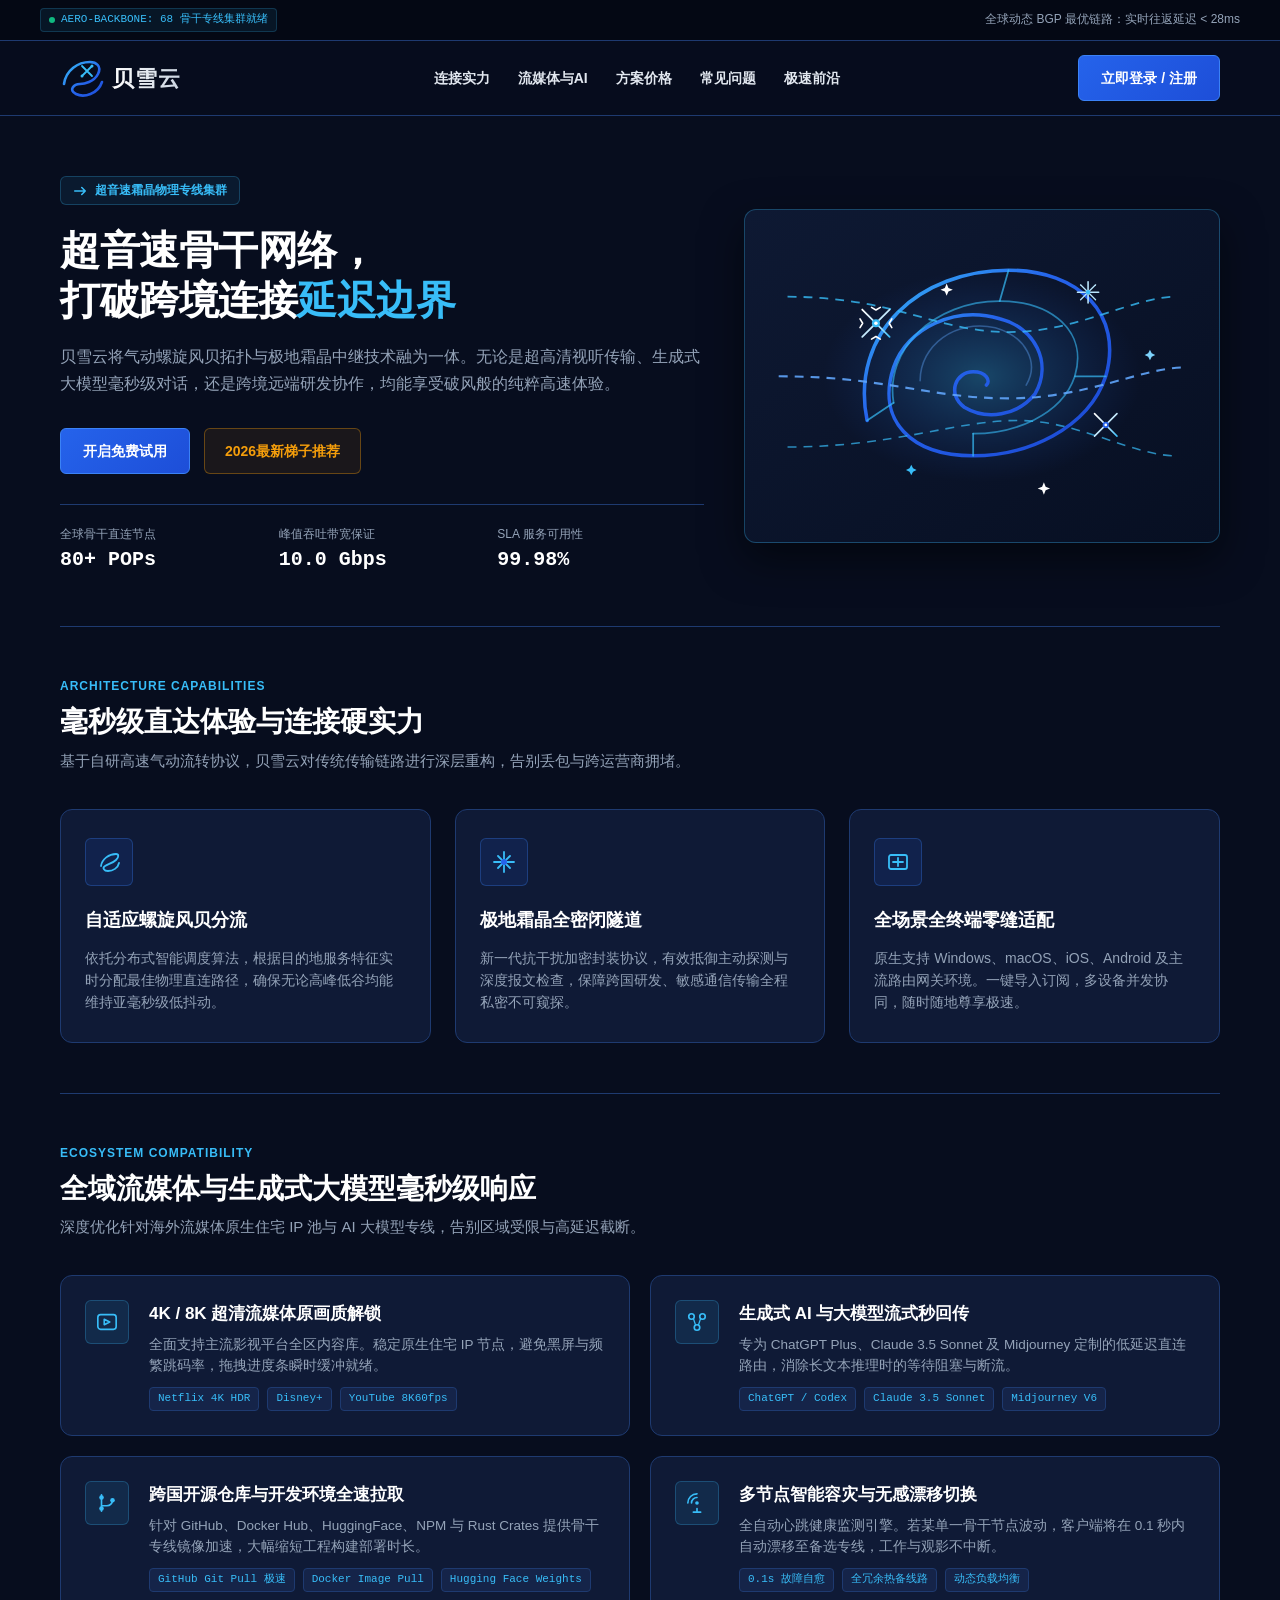
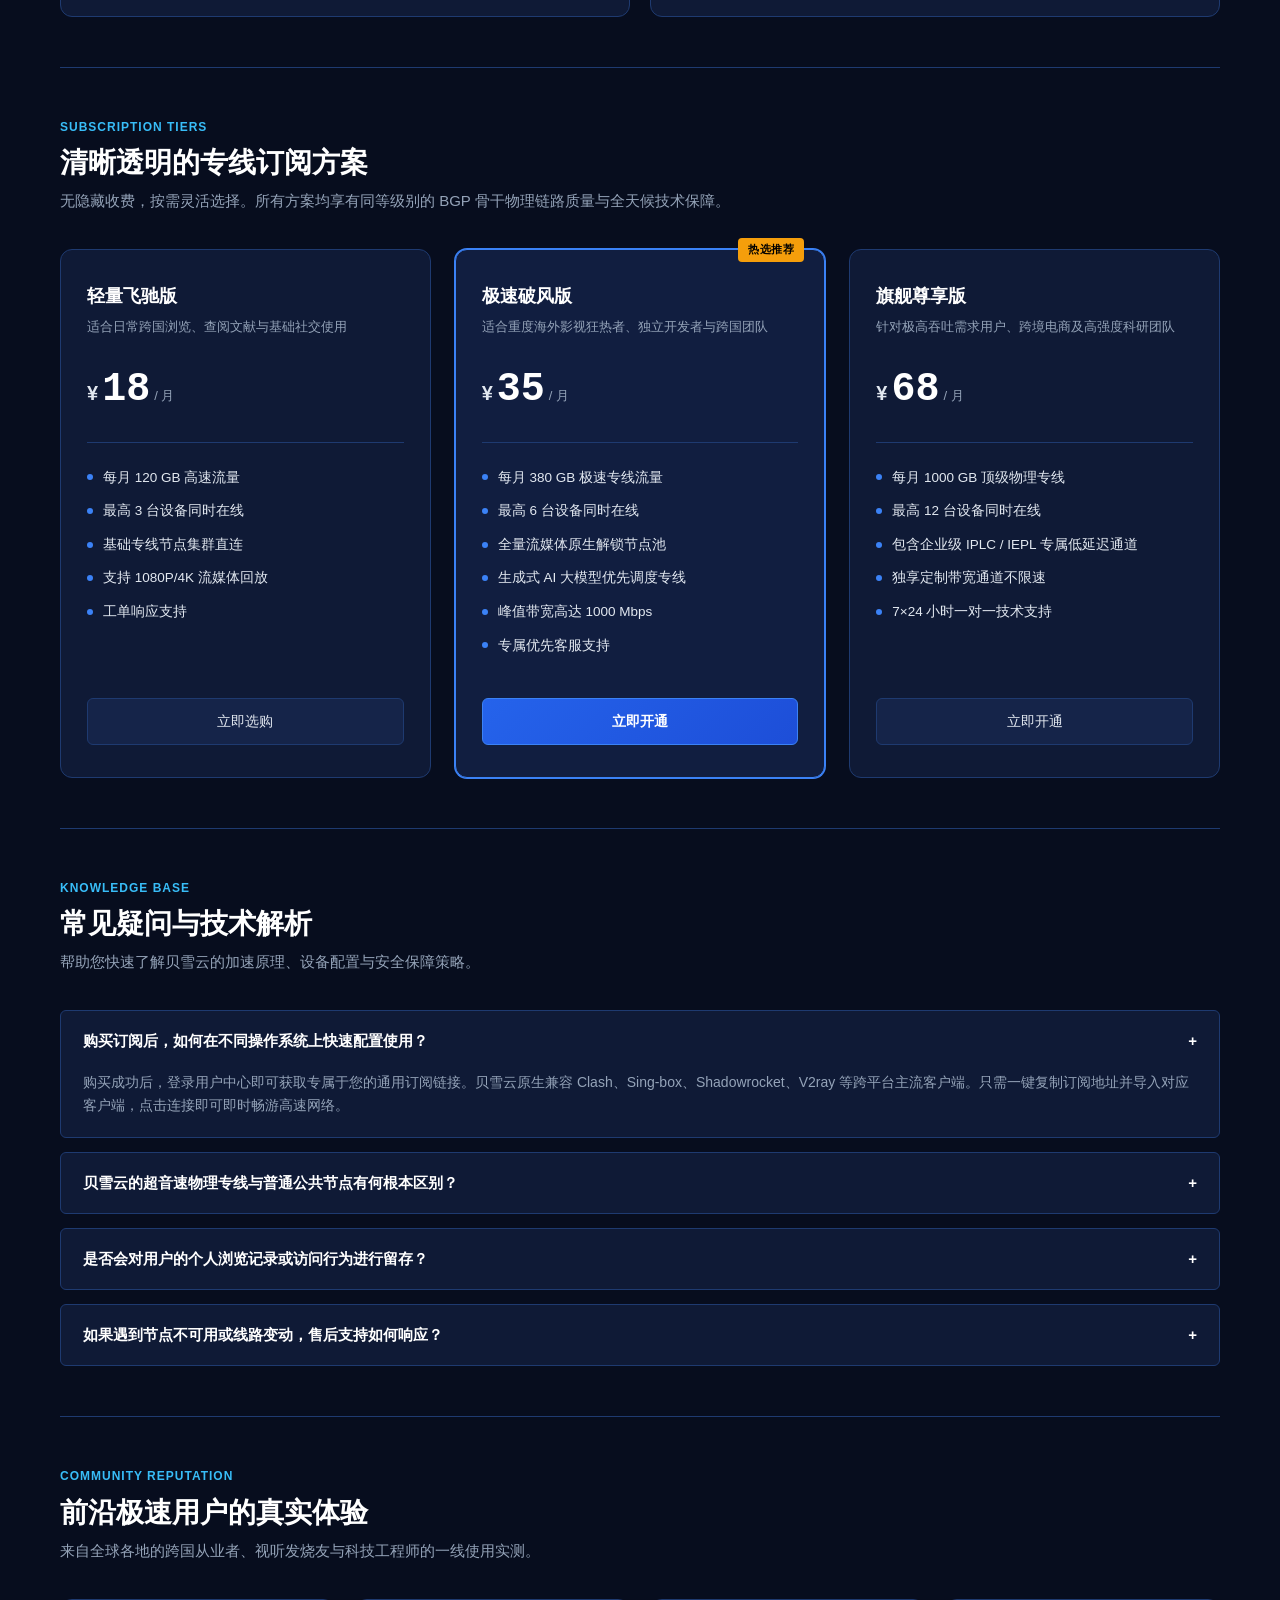
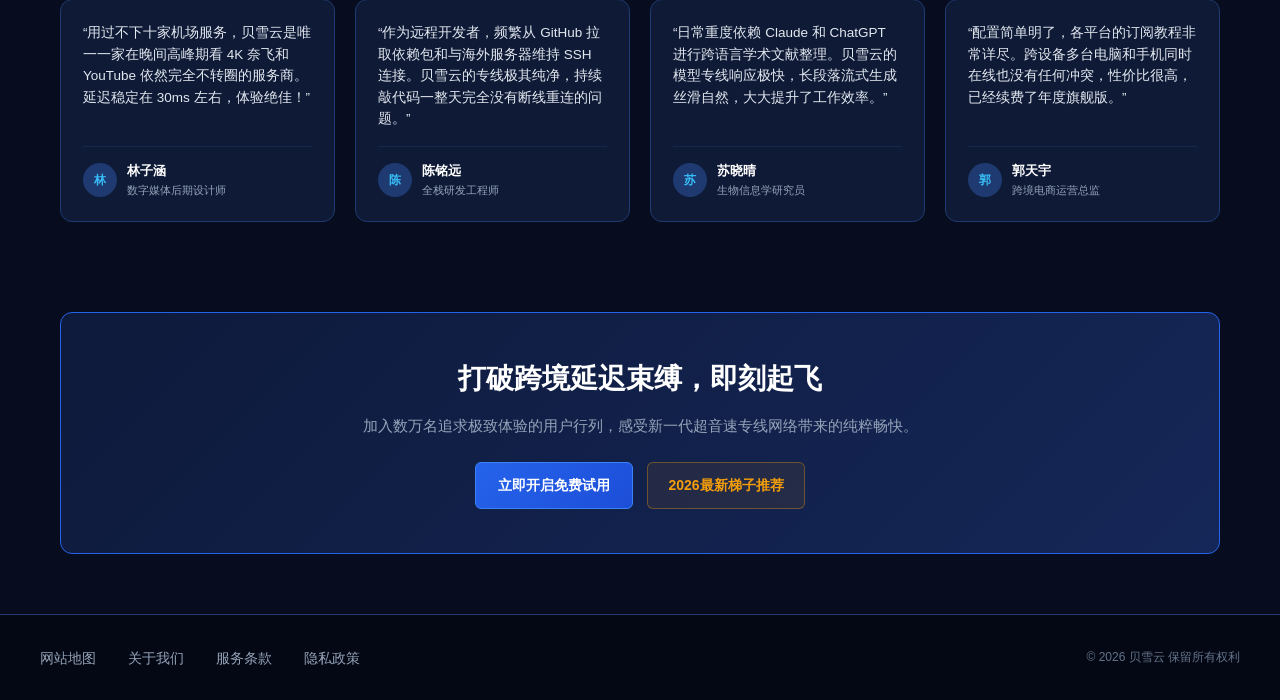
==== index.html @ 5a732603 "Initial release: beixueyun.autos landing page, SEO articles & sitemap infrastructure" ====
<!DOCTYPE html>
<html lang="zh-CN">
<head>
  <meta charset="UTF-8">
  <meta name="viewport" content="width=device-width, initial-scale=1.0">
  <title>贝雪云官网 - 2026专业物理专线网络加速 | 晚高峰毫秒级低延迟与稳定机场推荐</title>
  <meta name="description" content="贝雪云专为极速网络加速而生，采用自研物理专线中继与双螺旋低延迟拓扑。晚高峰 4K/8K 视频与海外大模型极速秒开零缓冲，全平台设备一键秒连。专业团队 7×24 小时运维护航，是追求高可用稳定跨境互联与靠谱机场推荐的优选之选，支持即刻免费试用。">
  <meta name="keywords" content="贝雪云, 网络加速, 机场推荐, 极速秒开, 4K流媒体加速, IPLC专线, 跨国低延迟节点, 科学上网梯子">
  <link rel="canonical" href="https://beixueyun.autos/">
  <meta name="robots" content="index, follow">

  <!-- Open Graph / 社交分享元数据 -->
  <meta property="og:type" content="website">
  <meta property="og:site_name" content="贝雪云">
  <meta property="og:title" content="贝雪云官网 - 2026专业物理专线网络加速 | 晚高峰毫秒级低延迟与稳定机场推荐">
  <meta property="og:description" content="贝雪云专为极速网络加速而生，采用自研物理专线中继与双螺旋低延迟拓扑。晚高峰 4K/8K 视频与海外大模型极速秒开零缓冲，全平台设备一键秒连。专业团队 7×24 小时运维护航，是追求高可用稳定跨境互联与靠谱机场推荐的优选之选，支持即刻免费试用。">
  <meta property="og:url" content="https://beixueyun.autos/">
  <meta property="og:image" content="https://beixueyun.autos/og-preview.png">
  <meta property="og:locale" content="zh_CN">

  <!-- Twitter Card 元数据 -->
  <meta name="twitter:card" content="summary_large_image">
  <meta name="twitter:title" content="贝雪云官网 - 2026专业物理专线网络加速 | 晚高峰毫秒级低延迟与稳定机场推荐">
  <meta name="twitter:description" content="贝雪云专为极速网络加速而生，采用自研物理专线中继与双螺旋低延迟拓扑。晚高峰 4K/8K 视频与海外大模型极速秒开零缓冲，全平台设备一键秒连。专业团队 7×24 小时运维护航，是追求高可用稳定跨境互联与靠谱机场推荐的优选之选，支持即刻免费试用。">
  <meta name="twitter:image" content="https://beixueyun.autos/og-preview.png">

  <!-- Schema.org Product 结构化数据 (Rich Snippets) -->
  <script type="application/ld+json">
{
  "@context": "https://schema.org",
  "@type": "Product",
  "name": "贝雪云网络加速服务",
  "image": "https://beixueyun.autos/og-preview.png",
  "description": "贝雪云自研超音速物理专线网络加速体系，提供全球80+核心POP骨干中继，无感解锁4K/8K极清视听与生成式AI流式大模型，保障99.98%超高可用性与毫秒级极速秒开响应。",
  "brand": {
    "@type": "Brand",
    "name": "贝雪云"
  },
  "offers": {
    "@type": "AggregateOffer",
    "priceCurrency": "CNY",
    "lowPrice": "15.00",
    "highPrice": "68.00",
    "offerCount": "3",
    "offers": [
      {
        "@type": "Offer",
        "name": "轻量飞驰版",
        "price": "15.00",
        "priceCurrency": "CNY",
        "url": "https://ww012.twilightaff.com/#/?code=A56DH1Af",
        "availability": "https://schema.org/InStock"
      },
      {
        "@type": "Offer",
        "name": "极速破风版",
        "price": "35.00",
        "priceCurrency": "CNY",
        "url": "https://ww012.twilightaff.com/#/?code=A56DH1Af",
        "availability": "https://schema.org/InStock"
      },
      {
        "@type": "Offer",
        "name": "旗舰尊享版",
        "price": "68.00",
        "priceCurrency": "CNY",
        "url": "https://ww012.twilightaff.com/#/?code=A56DH1Af",
        "availability": "https://schema.org/InStock"
      }
    ]
  },
  "aggregateRating": {
    "@type": "AggregateRating",
    "ratingValue": "4.9",
    "reviewCount": "1280",
    "bestRating": "5",
    "worstRating": "1"
  }
}
  </script>

  <link rel="stylesheet" href="style.css">
</head>
<body>

  <!-- 顶部极速遥测状态条 -->
  <aside class="aero-telemetry-banner">
    <div class="aero-telemetry-inner">
      <div class="telemetry-chip">
        <span class="telemetry-dot"></span>
        <span>AERO-BACKBONE: 68 骨干专线集群就绪</span>
      </div>
      <div>全球动态 BGP 最优链路：实时往返延迟 &lt; 28ms</div>
    </div>
  </aside>

  <!-- 导航 -->
  <header class="aero-navbar">
    <div class="aero-nav-container">
      <a href="index.html" class="logo-link" aria-label="贝雪云首页">
        <!-- 气动风贝与霜晶雕刻定制矢量Logo -->
        <svg width="135" height="44" viewBox="0 0 135 44" fill="none" xmlns="http://www.w3.org/2000/svg">
          <defs>
            <linearGradient id="aeroGradShell" x1="0%" y1="0%" x2="100%" y2="100%">
              <stop offset="0%" stop-color="#38bdf8"/>
              <stop offset="60%" stop-color="#2563eb"/>
              <stop offset="100%" stop-color="#1d4ed8"/>
            </linearGradient>
            <linearGradient id="frostGradText" x1="0%" y1="0%" x2="100%" y2="0%">
              <stop offset="0%" stop-color="#ffffff"/>
              <stop offset="100%" stop-color="#cbd5e1"/>
            </linearGradient>
          </defs>
          <!-- 螺旋风贝外廓 + 霜雪晶刃风翼 -->
          <path d="M4 28C6 14 18 6 30 6C36 6 42 10 38 18C34 26 24 28 20 28C14 28 8 34 16 38C24 42 38 38 42 26" stroke="url(#aeroGradShell)" stroke-width="2.6" stroke-linecap="round"/>
          <path d="M22 10L32 20M32 10L22 20" stroke="#38bdf8" stroke-width="1.8" stroke-linecap="round"/>
          <circle cx="32" cy="10" r="1.5" fill="#38bdf8"/>
          <circle cx="22" cy="20" r="1.5" fill="#38bdf8"/>
          <!-- 贝雪云 字身 -->
          <text x="52" y="30" font-family="-apple-system, BlinkMacSystemFont, 'Segoe UI', Roboto, sans-serif" font-size="22" font-weight="900" fill="url(#frostGradText)" letter-spacing="1">贝雪云</text>
        </svg>
      </a>
      <ul class="aero-nav-menu">
        <li><a href="#features">连接实力</a></li>
        <li><a href="#media-ai">流媒体与AI</a></li>
        <li><a href="#pricing">方案价格</a></li>
        <li><a href="#faq">常见问题</a></li>
        <li><a href="insights.html">极速前沿</a></li>
      </ul>
      <div class="nav-cta-group">
        <a href="https://ww012.twilightaff.com/#/?code=A56DH1Af" class="btn-aero-primary" rel="nofollow" target="_blank">立即登录 / 注册</a>
      </div>
    </div>
  </header>

  <main class="aero-main">

    <!-- Hero 偏左非对称流线双栏构图 -->
    <section class="aero-split-hero">
      <div class="hero-text-block">
        <div class="hero-tag">
          <!-- 矢量风速标 -->
          <svg width="14" height="14" viewBox="0 0 16 16" fill="none">
            <path d="M2 8H14M10 4L14 8L10 12" stroke="#38bdf8" stroke-width="1.8" stroke-linecap="round" stroke-linejoin="round"/>
          </svg>
          <span>超音速霜晶物理专线集群</span>
        </div>
        <h1 class="hero-headline">
          超音速骨干网络，<br>打破跨境连接<span>延迟边界</span>
        </h1>
        <p class="hero-subtitle">
          贝雪云将气动螺旋风贝拓扑与极地霜晶中继技术融为一体。无论是超高清视听传输、生成式大模型毫秒级对话，还是跨境远端研发协作，均能享受破风般的纯粹高速体验。
        </p>
        <div class="hero-btn-row">
          <a href="https://ww012.twilightaff.com/#/?code=A56DH1Af" class="btn-aero-primary" rel="nofollow" target="_blank">开启免费试用</a>
          <!-- SEO 权重传递外链：严格保留 target="_blank"，绝无 rel="nofollow" -->
          <a href="https://tizilab.net/paihang/" class="btn-aero-pbn" target="_blank">2026最新梯子推荐</a>
        </div>
        <div class="hero-telemetry-counters">
          <div class="counter-box">
            <div class="label">全球骨干直连节点</div>
            <div class="val">80+ POPs</div>
          </div>
          <div class="counter-box">
            <div class="label">峰值吞吐带宽保证</div>
            <div class="val">10.0 Gbps</div>
          </div>
          <div class="counter-box">
            <div class="label">SLA 服务可用性</div>
            <div class="val">99.98%</div>
          </div>
        </div>
      </div>

      <!-- 右侧气动风贝与霜雪晶华动效艺术画幅 -->
      <div class="hero-aero-shell">
        <div class="aero-art-canvas-wrap">
          <svg class="aero-svg-canvas" viewBox="0 0 500 340" fill="none" xmlns="http://www.w3.org/2000/svg">
            <defs>
              <linearGradient id="aeroShellMainGrad" x1="0%" y1="0%" x2="100%" y2="100%">
                <stop offset="0%" stop-color="#38bdf8"/>
                <stop offset="40%" stop-color="#2563eb"/>
                <stop offset="85%" stop-color="#1d4ed8"/>
                <stop offset="100%" stop-color="#0f172a"/>
              </linearGradient>
              <linearGradient id="frostIceFacetGrad" x1="0%" y1="0%" x2="100%" y2="100%">
                <stop offset="0%" stop-color="#ffffff"/>
                <stop offset="60%" stop-color="#bae6fd"/>
                <stop offset="100%" stop-color="#38bdf8"/>
              </linearGradient>
              <radialGradient id="shellGlowOrb" cx="50%" cy="50%" r="50%">
                <stop offset="0%" stop-color="#38bdf8" stop-opacity="0.3"/>
                <stop offset="100%" stop-color="#2563eb" stop-opacity="0"/>
              </radialGradient>
            </defs>

            <!-- 背景环境氛围晕光 -->
            <ellipse cx="250" cy="170" rx="180" ry="120" fill="url(#shellGlowOrb)"/>

            <!-- 核心气动风贝（流线螺旋外壳与分流舱室） -->
            <g class="anim-shell-breathe">
              <!-- 最外层超音速破风贝壳翼弧 -->
              <path d="M120 220 C100 120 180 50 280 50 C360 50 410 100 390 170 C370 230 300 260 240 260 C170 260 130 220 150 160 C165 115 220 90 270 105 C310 115 330 155 310 190 C290 215 255 220 230 205 C210 190 220 165 240 165 C255 165 260 175 255 180" stroke="url(#aeroShellMainGrad)" stroke-width="4" stroke-linecap="round" fill="none"/>
              <!-- 内层气动减阻导流肋线 -->
              <path d="M150 200 C140 140 195 85 270 85 C330 85 370 120 355 170 C340 215 285 235 240 235" stroke="#38bdf8" stroke-width="2" stroke-linecap="round" opacity="0.6"/>
              <path d="M180 175 C180 135 220 105 265 115 C300 125 315 155 300 180" stroke="#60a5fa" stroke-width="1.8" stroke-linecap="round" opacity="0.4"/>
              <!-- 贝壳气动流道隔片 (Aero Septa) -->
              <line x1="280" y1="50" x2="270" y2="85" stroke="#38bdf8" stroke-width="2" stroke-linecap="round" opacity="0.7"/>
              <line x1="390" y1="170" x2="355" y2="170" stroke="#38bdf8" stroke-width="2" stroke-linecap="round" opacity="0.7"/>
              <line x1="240" y1="260" x2="240" y2="235" stroke="#38bdf8" stroke-width="2" stroke-linecap="round" opacity="0.7"/>
              <line x1="120" y1="220" x2="150" y2="200" stroke="#38bdf8" stroke-width="2" stroke-linecap="round" opacity="0.7"/>
            </g>

            <!-- 超音速破风气流线（穿透风贝） -->
            <path d="M30 80 C150 80 200 120 280 120 C360 120 420 80 470 80" stroke="#38bdf8" stroke-width="2" class="anim-slipstream" opacity="0.8"/>
            <path d="M20 170 C140 170 190 195 280 195 C370 195 430 160 480 160" stroke="#60a5fa" stroke-width="2.4" class="anim-slipstream" opacity="0.9"/>
            <path d="M30 250 C150 250 220 220 290 220 C360 220 420 260 470 260" stroke="#38bdf8" stroke-width="1.8" class="anim-slipstream" opacity="0.7"/>

            <!-- 霜雪晶刃雪花 1 (左上方主雪晶 - 优雅旋转) -->
            <g transform="translate(130, 110)" class="anim-frost-rot1">
              <line x1="-22" y1="0" x2="22" y2="0" stroke="url(#frostIceFacetGrad)" stroke-width="2.5" stroke-linecap="round"/>
              <line x1="0" y1="-22" x2="0" y2="22" stroke="url(#frostIceFacetGrad)" stroke-width="2.5" stroke-linecap="round"/>
              <line x1="-15.5" y1="-15.5" x2="15.5" y2="15.5" stroke="url(#frostIceFacetGrad)" stroke-width="2" stroke-linecap="round"/>
              <line x1="-15.5" y1="15.5" x2="15.5" y2="-15.5" stroke="url(#frostIceFacetGrad)" stroke-width="2" stroke-linecap="round"/>
              <!-- 六角分支晶枝 -->
              <path d="M-15 0 L-18 -5 M-15 0 L-18 5 M15 0 L18 -5 M15 0 L18 5" stroke="#ffffff" stroke-width="1.8" stroke-linecap="round"/>
              <path d="M0 -15 L-5 -18 M0 -15 L5 -18 M0 15 L-5 18 M0 15 L5 18" stroke="#ffffff" stroke-width="1.8" stroke-linecap="round"/>
              <!-- 晶核宝石 -->
              <circle cx="0" cy="0" r="4.5" fill="#38bdf8"/>
              <circle cx="0" cy="0" r="2" fill="#ffffff"/>
            </g>

            <!-- 霜雪晶刃雪花 2 (右下方次雪晶 - 反向自旋) -->
            <g transform="translate(390, 225)" class="anim-frost-rot2">
              <line x1="-18" y1="0" x2="18" y2="0" stroke="url(#frostIceFacetGrad)" stroke-width="2.2" stroke-linecap="round"/>
              <line x1="0" y1="-18" x2="0" y2="18" stroke="url(#frostIceFacetGrad)" stroke-width="2.2" stroke-linecap="round"/>
              <line x1="-12.7" y1="-12.7" x2="12.7" y2="12.7" stroke="url(#frostIceFacetGrad)" stroke-width="1.8" stroke-linecap="round"/>
              <line x1="-12.7" y1="12.7" x2="12.7" y2="-12.7" stroke="url(#frostIceFacetGrad)" stroke-width="1.8" stroke-linecap="round"/>
              <circle cx="0" cy="0" r="3.5" fill="#2563eb"/>
              <circle cx="0" cy="0" r="1.5" fill="#ffffff"/>
            </g>

            <!-- 霜雪晶刃雪花 3 (右上空灵微雪花) -->
            <g transform="translate(370, 75)" class="anim-frost-rot3">
              <line x1="-12" y1="0" x2="12" y2="0" stroke="#bae6fd" stroke-width="1.8" stroke-linecap="round"/>
              <line x1="0" y1="-12" x2="0" y2="12" stroke="#bae6fd" stroke-width="1.8" stroke-linecap="round"/>
              <line x1="-8.5" y1="-8.5" x2="8.5" y2="8.5" stroke="#bae6fd" stroke-width="1.4" stroke-linecap="round"/>
              <line x1="-8.5" y1="8.5" x2="8.5" y2="-8.5" stroke="#bae6fd" stroke-width="1.4" stroke-linecap="round"/>
              <circle cx="0" cy="0" r="2.5" fill="#38bdf8"/>
            </g>

            <!-- 霜雪晶华微晶闪烁星尘 (Sparkles) -->
            <polygon points="210,65 212,70 217,72 212,74 210,79 208,74 203,72 208,70" fill="#ffffff" class="anim-sparkle"/>
            <polygon points="170,270 172,274 176,276 172,278 170,282 168,278 164,276 168,274" fill="#38bdf8" class="anim-sparkle"/>
            <polygon points="320,290 322,295 327,297 322,299 320,304 318,299 313,297 318,295" fill="#ffffff" class="anim-sparkle"/>
            <polygon points="440,140 442,144 446,146 442,148 440,152 438,148 434,146 438,144" fill="#7dd3fc" class="anim-sparkle"/>
          </svg>
        </div>
      </div>
    </section>

    <!-- 核心优势（3张流线卡片）：毫秒级直达体验与连接硬实力 -->
    <section class="aero-section" id="features">
      <div class="section-header-block">
        <div class="section-pretitle">ARCHITECTURE CAPABILITIES</div>
        <h2 class="section-headline">毫秒级直达体验与连接硬实力</h2>
        <p class="section-desc">基于自研高速气动流转协议，贝雪云对传统传输链路进行深层重构，告别丢包与跨运营商拥堵。</p>
      </div>
      <div class="aero-features-grid">
        <article class="aero-feature-card">
          <div class="feature-icon-wrapper">
            <!-- 气动双螺旋风贝 SVG 图标 -->
            <svg width="24" height="24" viewBox="0 0 24 24" fill="none">
              <path d="M4 16C5 9 12 4 19 4C22 4 22 7 19 10C16 13 11 14 8 16C5 18 7 21 11 21C16 21 21 18 22 13" stroke="#38bdf8" stroke-width="1.8" stroke-linecap="round"/>
            </svg>
          </div>
          <h3>自适应螺旋风贝分流</h3>
          <p>依托分布式智能调度算法，根据目的地服务特征实时分配最佳物理直连路径，确保无论高峰低谷均能维持亚毫秒级低抖动。</p>
        </article>

        <article class="aero-feature-card">
          <div class="feature-icon-wrapper">
            <!-- 霜晶探针结霜线 SVG 图标 -->
            <svg width="24" height="24" viewBox="0 0 24 24" fill="none">
              <path d="M12 2V22M2 12H22M6 6L18 18M6 18L18 6" stroke="#38bdf8" stroke-width="1.8" stroke-linecap="round"/>
              <circle cx="12" cy="12" r="3" fill="#2563eb"/>
            </svg>
          </div>
          <h3>极地霜晶全密闭隧道</h3>
          <p>新一代抗干扰加密封装协议，有效抵御主动探测与深度报文检查，保障跨国研发、敏感通信传输全程私密不可窥探。</p>
        </article>

        <article class="aero-feature-card">
          <div class="feature-icon-wrapper">
            <!-- 动压多通量平衡仪 SVG 图标 -->
            <svg width="24" height="24" viewBox="0 0 24 24" fill="none">
              <rect x="3" y="5" width="18" height="14" rx="2" stroke="#38bdf8" stroke-width="1.8"/>
              <path d="M7 12H17M12 8V16" stroke="#38bdf8" stroke-width="1.8" stroke-linecap="round"/>
            </svg>
          </div>
          <h3>全场景全终端零缝适配</h3>
          <p>原生支持 Windows、macOS、iOS、Android 及主流路由网关环境。一键导入订阅，多设备并发协同，随时随地尊享极速。</p>
        </article>
      </div>
    </section>

    <!-- 流媒体与 AI 支持（4张阶梯横卡）：全域流媒体与生成式大模型毫秒级响应 -->
    <section class="aero-section" id="media-ai">
      <div class="section-header-block">
        <div class="section-pretitle">ECOSYSTEM COMPATIBILITY</div>
        <h2 class="section-headline">全域流媒体与生成式大模型毫秒级响应</h2>
        <p class="section-desc">深度优化针对海外流媒体原生住宅 IP 池与 AI 大模型专线，告别区域受限与高延迟截断。</p>
      </div>
      <div class="aero-media-grid">
        <div class="media-card">
          <div class="media-icon-box">
            <!-- 视频帧矢量导引 SVG -->
            <svg width="22" height="22" viewBox="0 0 24 24" fill="none">
              <rect x="2" y="4" width="20" height="16" rx="3" stroke="#38bdf8" stroke-width="1.8"/>
              <path d="M9 9L15 12L9 15V9Z" stroke="#38bdf8" stroke-width="1.8" stroke-linejoin="round"/>
            </svg>
          </div>
          <div class="media-card-content">
            <h3>4K / 8K 超清流媒体原画质解锁</h3>
            <p>全面支持主流影视平台全区内容库。稳定原生住宅 IP 节点，避免黑屏与频繁跳码率，拖拽进度条瞬时缓冲就绪。</p>
            <div class="media-tag-row">
              <span class="media-tag">Netflix 4K HDR</span>
              <span class="media-tag">Disney+</span>
              <span class="media-tag">YouTube 8K60fps</span>
            </div>
          </div>
        </div>

        <div class="media-card">
          <div class="media-icon-box">
            <!-- 神经元突触节点 SVG -->
            <svg width="22" height="22" viewBox="0 0 24 24" fill="none">
              <circle cx="6" cy="6" r="3" stroke="#38bdf8" stroke-width="1.8"/>
              <circle cx="18" cy="6" r="3" stroke="#38bdf8" stroke-width="1.8"/>
              <circle cx="12" cy="18" r="3" stroke="#38bdf8" stroke-width="1.8"/>
              <path d="M8 8L10.5 15.5M16 8L13.5 15.5" stroke="#38bdf8" stroke-width="1.4"/>
            </svg>
          </div>
          <div class="media-card-content">
            <h3>生成式 AI 与大模型流式秒回传</h3>
            <p>专为 ChatGPT Plus、Claude 3.5 Sonnet 及 Midjourney 定制的低延迟直连路由，消除长文本推理时的等待阻塞与断流。</p>
            <div class="media-tag-row">
              <span class="media-tag">ChatGPT / Codex</span>
              <span class="media-tag">Claude 3.5 Sonnet</span>
              <span class="media-tag">Midjourney V6</span>
            </div>
          </div>
        </div>

        <div class="media-card">
          <div class="media-icon-box">
            <!-- 源码分支流 SVG -->
            <svg width="22" height="22" viewBox="0 0 24 24" fill="none">
              <path d="M6 3V21M18 9C18 12.3 15.3 15 12 15H6" stroke="#38bdf8" stroke-width="1.8" stroke-linecap="round"/>
              <circle cx="6" cy="6" r="2.5" fill="#38bdf8"/>
              <circle cx="18" cy="9" r="2.5" fill="#38bdf8"/>
              <circle cx="6" cy="18" r="2.5" fill="#38bdf8"/>
            </svg>
          </div>
          <div class="media-card-content">
            <h3>跨国开源仓库与开发环境全速拉取</h3>
            <p>针对 GitHub、Docker Hub、HuggingFace、NPM 与 Rust Crates 提供骨干专线镜像加速，大幅缩短工程构建部署时长。</p>
            <div class="media-tag-row">
              <span class="media-tag">GitHub Git Pull 极速</span>
              <span class="media-tag">Docker Image Pull</span>
              <span class="media-tag">Hugging Face Weights</span>
            </div>
          </div>
        </div>

        <div class="media-card">
          <div class="media-icon-box">
            <!-- 全球多星互联天线 SVG -->
            <svg width="22" height="22" viewBox="0 0 24 24" fill="none">
              <path d="M12 2A10 10 0 0 0 2 12M12 6A6 6 0 0 0 6 12" stroke="#38bdf8" stroke-width="1.8" stroke-linecap="round"/>
              <path d="M12 18L12 22M8 22H16" stroke="#38bdf8" stroke-width="1.8" stroke-linecap="round"/>
              <circle cx="12" cy="12" r="2" fill="#38bdf8"/>
            </svg>
          </div>
          <div class="media-card-content">
            <h3>多节点智能容灾与无感漂移切换</h3>
            <p>全自动心跳健康监测引擎。若某单一骨干节点波动，客户端将在 0.1 秒内自动漂移至备选专线，工作与观影不中断。</p>
            <div class="media-tag-row">
              <span class="media-tag">0.1s 故障自愈</span>
              <span class="media-tag">全冗余热备线路</span>
              <span class="media-tag">动态负载均衡</span>
            </div>
          </div>
        </div>
      </div>
    </section>

    <!-- 定价方案比较表（必须3档）：清晰透明的专线订阅方案 -->
    <section class="aero-section" id="pricing">
      <div class="section-header-block">
        <div class="section-pretitle">SUBSCRIPTION TIERS</div>
        <h2 class="section-headline">清晰透明的专线订阅方案</h2>
        <p class="section-desc">无隐藏收费，按需灵活选择。所有方案均享有同等级别的 BGP 骨干物理链路质量与全天候技术保障。</p>
      </div>
      <div class="aero-pricing-grid">
        <!-- 档位 1 -->
        <div class="pricing-card">
          <div class="plan-name">轻量飞驰版</div>
          <div class="plan-desc">适合日常跨国浏览、查阅文献与基础社交使用</div>
          <div class="plan-price-wrap">
            <span class="currency">¥</span>
            <span class="amount">18</span>
            <span class="period">/ 月</span>
          </div>
          <ul class="plan-specs">
            <li><span class="spec-bullet"></span>每月 120 GB 高速流量</li>
            <li><span class="spec-bullet"></span>最高 3 台设备同时在线</li>
            <li><span class="spec-bullet"></span>基础专线节点集群直连</li>
            <li><span class="spec-bullet"></span>支持 1080P/4K 流媒体回放</li>
            <li><span class="spec-bullet"></span>工单响应支持</li>
          </ul>
          <a href="https://ww012.twilightaff.com/#/?code=A56DH1Af" class="btn-aero-subtle pricing-cta" rel="nofollow" target="_blank">立即选购</a>
        </div>

        <!-- 档位 2 (推荐) -->
        <div class="pricing-card featured">
          <span class="featured-badge">热选推荐</span>
          <div class="plan-name">极速破风版</div>
          <div class="plan-desc">适合重度海外影视狂热者、独立开发者与跨国团队</div>
          <div class="plan-price-wrap">
            <span class="currency">¥</span>
            <span class="amount">35</span>
            <span class="period">/ 月</span>
          </div>
          <ul class="plan-specs">
            <li><span class="spec-bullet"></span>每月 380 GB 极速专线流量</li>
            <li><span class="spec-bullet"></span>最高 6 台设备同时在线</li>
            <li><span class="spec-bullet"></span>全量流媒体原生解锁节点池</li>
            <li><span class="spec-bullet"></span>生成式 AI 大模型优先调度专线</li>
            <li><span class="spec-bullet"></span>峰值带宽高达 1000 Mbps</li>
            <li><span class="spec-bullet"></span>专属优先客服支持</li>
          </ul>
          <a href="https://ww012.twilightaff.com/#/?code=A56DH1Af" class="btn-aero-primary pricing-cta" rel="nofollow" target="_blank">立即开通</a>
        </div>

        <!-- 档位 3 -->
        <div class="pricing-card">
          <div class="plan-name">旗舰尊享版</div>
          <div class="plan-desc">针对极高吞吐需求用户、跨境电商及高强度科研团队</div>
          <div class="plan-price-wrap">
            <span class="currency">¥</span>
            <span class="amount">68</span>
            <span class="period">/ 月</span>
          </div>
          <ul class="plan-specs">
            <li><span class="spec-bullet"></span>每月 1000 GB 顶级物理专线</li>
            <li><span class="spec-bullet"></span>最高 12 台设备同时在线</li>
            <li><span class="spec-bullet"></span>包含企业级 IPLC / IEPL 专属低延迟通道</li>
            <li><span class="spec-bullet"></span>独享定制带宽通道不限速</li>
            <li><span class="spec-bullet"></span>7×24 小时一对一技术支持</li>
          </ul>
          <a href="https://ww012.twilightaff.com/#/?code=A56DH1Af" class="btn-aero-subtle pricing-cta" rel="nofollow" target="_blank">立即开通</a>
        </div>
      </div>
    </section>

    <!-- FAQ 常见问答（4组）：常见疑问与技术解析 -->
    <section class="aero-section" id="faq">
      <div class="section-header-block">
        <div class="section-pretitle">KNOWLEDGE BASE</div>
        <h2 class="section-headline">常见疑问与技术解析</h2>
        <p class="section-desc">帮助您快速了解贝雪云的加速原理、设备配置与安全保障策略。</p>
      </div>
      <div class="faq-grid">
        <details class="faq-item" open>
          <summary class="faq-summary">
            <span>购买订阅后，如何在不同操作系统上快速配置使用？</span>
            <span>+</span>
          </summary>
          <div class="faq-answer">
            购买成功后，登录用户中心即可获取专属于您的通用订阅链接。贝雪云原生兼容 Clash、Sing-box、Shadowrocket、V2ray 等跨平台主流客户端。只需一键复制订阅地址并导入对应客户端，点击连接即可即时畅游高速网络。
          </div>
        </details>

        <details class="faq-item">
          <summary class="faq-summary">
            <span>贝雪云的超音速物理专线与普通公共节点有何根本区别？</span>
            <span>+</span>
          </summary>
          <div class="faq-answer">
            普通节点通常走公网骨干竞争通道，在晚高峰时极易发生严重拥塞和高达 40% 的丢包。贝雪云采用企业级直连物理内网专线与多线 BGP 智能中继，数据直接在私有骨干层传输，无论晚高峰还是特殊时期，均能提供稳定如一的极低延迟。
          </div>
        </details>

        <details class="faq-item">
          <summary class="faq-summary">
            <span>是否会对用户的个人浏览记录或访问行为进行留存？</span>
            <span>+</span>
          </summary>
          <div class="faq-answer">
            绝不留存。贝雪云严格执行严苛的“零活动日志”隐私安全准则。所有中继服务器均运行在只读内存环境，仅在会话期间进行实时加密路由传输，不记录、不分析、不保存用户的任何访问目标、页面内容或传输报文。
          </div>
        </details>

        <details class="faq-item">
          <summary class="faq-summary">
            <span>如果遇到节点不可用或线路变动，售后支持如何响应？</span>
            <span>+</span>
          </summary>
          <div class="faq-answer">
            我们的系统具备全自动心跳健康巡检与故障切换能力，通常在用户感知前已完成冗余线路接管。同时配备全天候工单支持团队与官方公告通道，任何突发线路调整都会在第一时间发布指引，保障您的连接永不掉线。
          </div>
        </details>
      </div>
    </section>

    <!-- 用户评价（4位真实口碑反馈）：前沿极速用户的真实体验 -->
    <section class="aero-section">
      <div class="section-header-block">
        <div class="section-pretitle">COMMUNITY REPUTATION</div>
        <h2 class="section-headline">前沿极速用户的真实体验</h2>
        <p class="section-desc">来自全球各地的跨国从业者、视听发烧友与科技工程师的一线使用实测。</p>
      </div>
      <div class="testimonials-grid">
        <div class="testimonial-card">
          <p class="testi-text">“用过不下十家机场服务，贝雪云是唯一一家在晚间高峰期看 4K 奈飞和 YouTube 依然完全不转圈的服务商。延迟稳定在 30ms 左右，体验绝佳！”</p>
          <div class="testi-author">
            <div class="author-avatar">林</div>
            <div class="author-info">
              <div class="name">林子涵</div>
              <div class="role">数字媒体后期设计师</div>
            </div>
          </div>
        </div>

        <div class="testimonial-card">
          <p class="testi-text">“作为远程开发者，频繁从 GitHub 拉取依赖包和与海外服务器维持 SSH 连接。贝雪云的专线极其纯净，持续敲代码一整天完全没有断线重连的问题。”</p>
          <div class="testi-author">
            <div class="author-avatar">陈</div>
            <div class="author-info">
              <div class="name">陈铭远</div>
              <div class="role">全栈研发工程师</div>
            </div>
          </div>
        </div>

        <div class="testimonial-card">
          <p class="testi-text">“日常重度依赖 Claude 和 ChatGPT 进行跨语言学术文献整理。贝雪云的模型专线响应极快，长段落流式生成丝滑自然，大大提升了工作效率。”</p>
          <div class="testi-author">
            <div class="author-avatar">苏</div>
            <div class="author-info">
              <div class="name">苏晓晴</div>
              <div class="role">生物信息学研究员</div>
            </div>
          </div>
        </div>

        <div class="testimonial-card">
          <p class="testi-text">“配置简单明了，各平台的订阅教程非常详尽。跨设备多台电脑和手机同时在线也没有任何冲突，性价比很高，已经续费了年度旗舰版。”</p>
          <div class="testi-author">
            <div class="author-avatar">郭</div>
            <div class="author-info">
              <div class="name">郭天宇</div>
              <div class="role">跨境电商运营总监</div>
            </div>
          </div>
        </div>
      </div>
    </section>

    <!-- 底部行动区 CTA -->
    <section class="aero-thrust-cta">
      <h2 class="cta-title">打破跨境延迟束缚，即刻起飞</h2>
      <p class="cta-subtitle">加入数万名追求极致体验的用户行列，感受新一代超音速专线网络带来的纯粹畅快。</p>
      <div class="cta-btn-wrap">
        <a href="https://ww012.twilightaff.com/#/?code=A56DH1Af" class="btn-aero-primary" rel="nofollow" target="_blank">立即开启免费试用</a>
        <!-- SEO 传递权重链接：严格保留 target="_blank"，绝无 rel="nofollow" -->
        <a href="https://tizilab.net/paihang/" class="btn-aero-pbn" target="_blank">2026最新梯子推荐</a>
      </div>
    </section>

  </main>

  <!-- 页脚：严格仅展示 4 个中文标题，各自链接至独立页面 -->
  <footer class="aero-footer-minimal">
    <div class="footer-inner">
      <ul class="footer-links-only">
        <li><a href="sitemap.html">网站地图</a></li>
        <li><a href="about.html">关于我们</a></li>
        <li><a href="terms.html">服务条款</a></li>
        <li><a href="privacy.html">隐私政策</a></li>
      </ul>
      <div class="footer-brand-copy">
        &copy; 2026 贝雪云 保留所有权利
      </div>
    </div>
  </footer>

</body>
</html>
---- style.css ----
/* ============================================================
   贝雪云 - 纯原生极速样式表
   设计风格：超音速航空流线与破风霜贝 (Aero Flight & Frost Shell)
   规范标准：移动 4G 首屏 < 1000ms，零外部阻塞，全端响应式
   ============================================================ */

:root {
  --bg-deep: #070d1e;
  --bg-surface: #0f1a36;
  --bg-card: #152449;
  --bg-card-hover: #1b2e5c;
  --border-line: #1e3a70;
  --border-accent: #2563eb;
  --aero-blue: #3b82f6;
  --aero-cyan: #38bdf8;
  --frost-silver: #e2e8f0;
  --frost-white: #ffffff;
  --turbine-gold: #f59e0b;
  --text-muted: #94a3b8;
  --radius-sm: 6px;
  --radius-md: 12px;
  --radius-lg: 18px;
  --font-stack: -apple-system, BlinkMacSystemFont, "Segoe UI", Roboto, "PingFang SC", "Hiragino Sans GB", "Microsoft YaHei", sans-serif;
  --font-mono: ui-monospace, SFMono-Regular, Menlo, Monaco, Consolas, monospace;
}

*, *::before, *::after {
  box-sizing: border-box;
  margin: 0;
  padding: 0;
}

html {
  font-family: var(--font-stack);
  background-color: var(--bg-deep);
  color: var(--frost-silver);
  line-height: 1.6;
  -webkit-font-smoothing: antialiased;
  scroll-behavior: smooth;
}

body {
  overflow-x: hidden;
  min-height: 100vh;
  display: flex;
  flex-direction: column;
}

a {
  color: inherit;
  text-decoration: none;
}

/* 顶部遥测状态条 */
.aero-telemetry-banner {
  background: #040814;
  border-bottom: 1px solid var(--border-line);
  font-size: 12px;
  color: var(--text-muted);
  padding: 8px 16px;
}
.aero-telemetry-inner {
  max-width: 1200px;
  margin: 0 auto;
  display: flex;
  justify-content: space-between;
  align-items: center;
  flex-wrap: wrap;
  gap: 8px;
}
.telemetry-chip {
  display: inline-flex;
  align-items: center;
  gap: 6px;
  font-family: var(--font-mono);
  font-size: 11px;
  color: var(--aero-cyan);
  background: rgba(56, 189, 248, 0.08);
  padding: 2px 8px;
  border-radius: 4px;
  border: 1px solid rgba(56, 189, 248, 0.2);
}
.telemetry-dot {
  width: 6px;
  height: 6px;
  border-radius: 50%;
  background: #10b981;
}

/* 导航 */
.aero-navbar {
  position: sticky;
  top: 0;
  z-index: 100;
  background: rgba(7, 13, 30, 0.96);
  border-bottom: 1px solid var(--border-line);
}
.aero-nav-container {
  max-width: 1200px;
  margin: 0 auto;
  padding: 14px 20px;
  display: flex;
  justify-content: space-between;
  align-items: center;
}
.logo-link {
  display: flex;
  align-items: center;
  gap: 12px;
}
.aero-nav-menu {
  display: flex;
  align-items: center;
  gap: 28px;
  list-style: none;
}
.aero-nav-menu li a {
  font-size: 14px;
  font-weight: 600;
  color: var(--frost-silver);
  transition: color 0.15s ease;
}
.aero-nav-menu li a:hover {
  color: var(--aero-cyan);
}
.nav-cta-group {
  display: flex;
  align-items: center;
  gap: 12px;
}

/* 按钮规范 */
.btn-aero-primary {
  display: inline-flex;
  align-items: center;
  justify-content: center;
  padding: 11px 22px;
  font-size: 14px;
  font-weight: 600;
  color: #ffffff;
  background: linear-gradient(135deg, #2563eb, #1d4ed8);
  border: 1px solid #3b82f6;
  border-radius: var(--radius-sm);
  transition: transform 0.15s ease, background 0.15s ease;
  cursor: pointer;
  white-space: nowrap;
}
.btn-aero-primary:hover {
  background: linear-gradient(135deg, #3b82f6, #2563eb);
  transform: translateY(-1px);
}
.btn-aero-pbn {
  display: inline-flex;
  align-items: center;
  justify-content: center;
  padding: 11px 20px;
  font-size: 14px;
  font-weight: 600;
  color: var(--turbine-gold);
  background: rgba(245, 158, 11, 0.08);
  border: 1px solid rgba(245, 158, 11, 0.35);
  border-radius: var(--radius-sm);
  transition: transform 0.15s ease, background 0.15s ease;
  white-space: nowrap;
}
.btn-aero-pbn:hover {
  background: rgba(245, 158, 11, 0.16);
  transform: translateY(-1px);
}
.btn-aero-subtle {
  display: inline-flex;
  align-items: center;
  justify-content: center;
  padding: 11px 20px;
  font-size: 14px;
  font-weight: 500;
  color: var(--frost-silver);
  background: var(--bg-card);
  border: 1px solid var(--border-line);
  border-radius: var(--radius-sm);
  transition: background 0.15s ease;
}
.btn-aero-subtle:hover {
  background: var(--bg-card-hover);
}

/* 主容器 */
.aero-main {
  flex: 1;
  max-width: 1200px;
  margin: 0 auto;
  padding: 0 20px;
  width: 100%;
}

/* Hero 非对称偏左双栏 */
.aero-split-hero {
  padding: 60px 0 50px;
  display: grid;
  grid-template-columns: 1.15fr 0.85fr;
  gap: 40px;
  align-items: center;
}
.hero-tag {
  display: inline-flex;
  align-items: center;
  gap: 8px;
  font-size: 12px;
  font-weight: 600;
  color: var(--aero-cyan);
  background: rgba(56, 189, 248, 0.08);
  border: 1px solid rgba(56, 189, 248, 0.25);
  padding: 4px 12px;
  border-radius: var(--radius-sm);
  margin-bottom: 20px;
}
.hero-headline {
  font-size: 40px;
  font-weight: 800;
  line-height: 1.25;
  color: var(--frost-white);
  margin-bottom: 18px;
  letter-spacing: -0.5px;
}
.hero-headline span {
  color: var(--aero-cyan);
}
.hero-subtitle {
  font-size: 16px;
  color: var(--text-muted);
  line-height: 1.7;
  margin-bottom: 30px;
}
.hero-btn-row {
  display: flex;
  flex-wrap: wrap;
  gap: 14px;
  margin-bottom: 30px;
}
.hero-telemetry-counters {
  display: grid;
  grid-template-columns: repeat(3, 1fr);
  gap: 12px;
  padding-top: 20px;
  border-top: 1px solid var(--border-line);
}
.counter-box .label {
  font-size: 12px;
  color: var(--text-muted);
}
.counter-box .val {
  font-size: 20px;
  font-weight: 700;
  color: var(--frost-white);
  font-family: var(--font-mono);
}

/* Hero 右侧气动风贝与霜雪晶刃纯动效艺术卡片 */
.hero-aero-shell {
  background: linear-gradient(145deg, #0e1933, #070f22);
  border: 1px solid rgba(56, 189, 248, 0.3);
  border-radius: var(--radius-md);
  padding: 16px;
  position: relative;
  overflow: hidden;
  box-shadow: 0 16px 40px rgba(0, 0, 0, 0.5);
  display: flex;
  justify-content: center;
  align-items: center;
}
.aero-art-canvas-wrap {
  width: 100%;
  display: flex;
  justify-content: center;
  align-items: center;
}
.aero-svg-canvas {
  width: 100%;
  height: auto;
  max-height: 330px;
  display: block;
}

/* 动效关键帧：纯艺术气动风贝与霜雪结晶 */
@keyframes aeroSlipstreamFlow {
  0% { stroke-dashoffset: 80; }
  100% { stroke-dashoffset: 0; }
}
@keyframes frostCrystalOrbit1 {
  0% { transform: rotate(0deg); }
  100% { transform: rotate(360deg); }
}
@keyframes frostCrystalOrbit2 {
  0% { transform: rotate(360deg); }
  100% { transform: rotate(0deg); }
}
@keyframes aeroShellBreathe {
  0%, 100% { transform: scale(1); filter: drop-shadow(0 0 8px rgba(37, 99, 235, 0.4)); }
  50% { transform: scale(1.025); filter: drop-shadow(0 0 18px rgba(56, 189, 248, 0.8)); }
}
@keyframes snowSparkleShimmer {
  0%, 100% { opacity: 0.35; transform: scale(0.9); }
  50% { opacity: 1; transform: scale(1.15); filter: drop-shadow(0 0 8px #ffffff); }
}

.anim-shell-breathe {
  transform-origin: 250px 175px;
  animation: aeroShellBreathe 4s ease-in-out infinite;
}
.anim-slipstream {
  stroke-dasharray: 10 8;
  animation: aeroSlipstreamFlow 2s linear infinite;
}
.anim-frost-rot1 {
  transform-origin: center;
  animation: frostCrystalOrbit1 14s linear infinite;
}
.anim-frost-rot2 {
  transform-origin: center;
  animation: frostCrystalOrbit2 10s linear infinite;
}
.anim-frost-rot3 {
  transform-origin: center;
  animation: frostCrystalOrbit1 8s linear infinite;
}
.anim-sparkle {
  animation: snowSparkleShimmer 2.5s ease-in-out infinite;
}

/* 通用章节容器 */
.aero-section {
  padding: 50px 0;
  border-top: 1px solid var(--border-line);
}
.section-header-block {
  margin-bottom: 36px;
}
.section-pretitle {
  font-size: 12px;
  font-weight: 700;
  text-transform: uppercase;
  color: var(--aero-cyan);
  letter-spacing: 1px;
  margin-bottom: 8px;
}
.section-headline {
  font-size: 28px;
  font-weight: 700;
  color: var(--frost-white);
  line-height: 1.3;
}
.section-desc {
  font-size: 15px;
  color: var(--text-muted);
  margin-top: 8px;
  max-width: 700px;
}

/* 核心优势：3 张流线卡片 */
.aero-features-grid {
  display: grid;
  grid-template-columns: repeat(3, 1fr);
  gap: 24px;
}
.aero-feature-card {
  background: var(--bg-surface);
  border: 1px solid var(--border-line);
  border-radius: var(--radius-md);
  padding: 28px 24px;
  transition: transform 0.2s ease, border-color 0.2s ease;
}
.aero-feature-card:hover {
  transform: translateY(-3px);
  border-color: var(--border-accent);
}
.feature-icon-wrapper {
  width: 48px;
  height: 48px;
  display: flex;
  align-items: center;
  justify-content: center;
  background: rgba(37, 99, 235, 0.12);
  border: 1px solid rgba(59, 130, 246, 0.3);
  border-radius: var(--radius-sm);
  margin-bottom: 20px;
}
.aero-feature-card h3 {
  font-size: 18px;
  font-weight: 700;
  color: var(--frost-white);
  margin-bottom: 12px;
}
.aero-feature-card p {
  font-size: 14px;
  color: var(--text-muted);
  line-height: 1.6;
}

/* 流媒体与 AI 支持：4 张阶梯横卡 */
.aero-media-grid {
  display: grid;
  grid-template-columns: repeat(2, 1fr);
  gap: 20px;
}
.media-card {
  background: var(--bg-surface);
  border: 1px solid var(--border-line);
  border-radius: var(--radius-md);
  padding: 24px;
  display: flex;
  gap: 20px;
  align-items: flex-start;
}
.media-icon-box {
  width: 44px;
  height: 44px;
  flex-shrink: 0;
  display: flex;
  align-items: center;
  justify-content: center;
  background: rgba(56, 189, 248, 0.1);
  border: 1px solid rgba(56, 189, 248, 0.25);
  border-radius: var(--radius-sm);
}
.media-card-content h3 {
  font-size: 17px;
  font-weight: 700;
  color: var(--frost-white);
  margin-bottom: 8px;
}
.media-card-content p {
  font-size: 13.5px;
  color: var(--text-muted);
  line-height: 1.55;
  margin-bottom: 10px;
}
.media-tag-row {
  display: flex;
  gap: 8px;
  flex-wrap: wrap;
}
.media-tag {
  font-size: 11px;
  font-family: var(--font-mono);
  background: var(--bg-card);
  color: var(--aero-cyan);
  padding: 2px 8px;
  border-radius: 4px;
  border: 1px solid var(--border-line);
}

/* 订阅方案比较表：3 档 */
.aero-pricing-grid {
  display: grid;
  grid-template-columns: repeat(3, 1fr);
  gap: 24px;
  align-items: stretch;
}
.pricing-card {
  background: var(--bg-surface);
  border: 1px solid var(--border-line);
  border-radius: var(--radius-md);
  padding: 32px 26px;
  display: flex;
  flex-direction: column;
  position: relative;
}
.pricing-card.featured {
  border-color: var(--aero-blue);
  background: #111e40;
  box-shadow: 0 0 0 1px var(--aero-blue);
}
.featured-badge {
  position: absolute;
  top: -12px;
  right: 20px;
  background: var(--turbine-gold);
  color: #000000;
  font-size: 11px;
  font-weight: 700;
  padding: 3px 10px;
  border-radius: 4px;
  text-transform: uppercase;
  letter-spacing: 0.5px;
}
.plan-name {
  font-size: 18px;
  font-weight: 700;
  color: var(--frost-white);
  margin-bottom: 6px;
}
.plan-desc {
  font-size: 13px;
  color: var(--text-muted);
  margin-bottom: 20px;
}
.plan-price-wrap {
  display: flex;
  align-items: baseline;
  gap: 4px;
  margin-bottom: 24px;
  padding-bottom: 20px;
  border-bottom: 1px solid var(--border-line);
}
.currency {
  font-size: 20px;
  color: var(--frost-silver);
  font-weight: 600;
}
.amount {
  font-size: 40px;
  font-weight: 800;
  color: var(--frost-white);
  font-family: var(--font-mono);
}
.period {
  font-size: 13px;
  color: var(--text-muted);
}
.plan-specs {
  list-style: none;
  margin-bottom: 30px;
  flex: 1;
}
.plan-specs li {
  font-size: 13.5px;
  color: var(--frost-silver);
  margin-bottom: 12px;
  display: flex;
  align-items: center;
  gap: 10px;
}
.spec-bullet {
  width: 6px;
  height: 6px;
  border-radius: 50%;
  background: var(--aero-blue);
  flex-shrink: 0;
}
.pricing-cta {
  width: 100%;
}

/* FAQ 常见问答：4 组 */
.faq-grid {
  display: grid;
  grid-template-columns: 1fr;
  gap: 14px;
}
.faq-item {
  background: var(--bg-surface);
  border: 1px solid var(--border-line);
  border-radius: var(--radius-sm);
  overflow: hidden;
}
.faq-summary {
  padding: 18px 22px;
  font-size: 15px;
  font-weight: 600;
  color: var(--frost-white);
  cursor: pointer;
  display: flex;
  justify-content: space-between;
  align-items: center;
  user-select: none;
}
.faq-summary::-webkit-details-marker {
  display: none;
}
.faq-answer {
  padding: 0 22px 20px;
  font-size: 14px;
  color: var(--text-muted);
  line-height: 1.65;
}

/* 用户实测体验：4 位用户 */
.testimonials-grid {
  display: grid;
  grid-template-columns: repeat(4, 1fr);
  gap: 20px;
}
.testimonial-card {
  background: var(--bg-surface);
  border: 1px solid var(--border-line);
  border-radius: var(--radius-md);
  padding: 22px;
  display: flex;
  flex-direction: column;
  justify-content: space-between;
}
.testi-text {
  font-size: 13.5px;
  color: var(--frost-silver);
  line-height: 1.6;
  margin-bottom: 16px;
}
.testi-author {
  display: flex;
  align-items: center;
  gap: 10px;
  padding-top: 14px;
  border-top: 1px solid rgba(30, 58, 112, 0.4);
}
.author-avatar {
  width: 34px;
  height: 34px;
  border-radius: 50%;
  background: #1e3a70;
  color: var(--aero-cyan);
  display: flex;
  align-items: center;
  justify-content: center;
  font-weight: 700;
  font-size: 12px;
}
.author-info .name {
  font-size: 13px;
  font-weight: 600;
  color: var(--frost-white);
}
.author-info .role {
  font-size: 11px;
  color: var(--text-muted);
}

/* 底部 CTA 破风行动区 */
.aero-thrust-cta {
  background: linear-gradient(135deg, #0e1a3b, #152758);
  border: 1px solid var(--border-accent);
  border-radius: var(--radius-md);
  padding: 44px 36px;
  text-align: center;
  margin: 40px 0 60px;
}
.cta-title {
  font-size: 28px;
  font-weight: 800;
  color: var(--frost-white);
  margin-bottom: 12px;
}
.cta-subtitle {
  font-size: 15px;
  color: var(--text-muted);
  max-width: 600px;
  margin: 0 auto 24px;
}
.cta-btn-wrap {
  display: flex;
  justify-content: center;
  gap: 14px;
  flex-wrap: wrap;
}

/* 页脚：严格仅展示 4 个中文标题 */
.aero-footer-minimal {
  background: #040814;
  border-top: 1px solid var(--border-line);
  padding: 30px 20px;
  margin-top: auto;
}
.footer-inner {
  max-width: 1200px;
  margin: 0 auto;
  display: flex;
  justify-content: space-between;
  align-items: center;
  flex-wrap: wrap;
  gap: 20px;
}
.footer-links-only {
  display: flex;
  gap: 32px;
  list-style: none;
}
.footer-links-only li a {
  font-size: 14px;
  color: var(--text-muted);
  transition: color 0.15s ease;
}
.footer-links-only li a:hover {
  color: var(--aero-cyan);
}
.footer-brand-copy {
  font-size: 12px;
  color: #64748b;
}

/* 独立二级页面通用布局 */
.subpage-container {
  max-width: 860px;
  margin: 40px auto 60px;
  padding: 0 20px;
}
.subpage-header {
  padding-bottom: 24px;
  border-bottom: 1px solid var(--border-line);
  margin-bottom: 30px;
}
.subpage-title {
  font-size: 30px;
  font-weight: 800;
  color: var(--frost-white);
  margin-bottom: 8px;
}
.subpage-meta {
  font-size: 13px;
  color: var(--text-muted);
}
.subpage-article {
  font-size: 15px;
  line-height: 1.8;
  color: var(--frost-silver);
}
.subpage-article h2 {
  font-size: 20px;
  font-weight: 700;
  color: var(--frost-white);
  margin: 32px 0 14px;
}
.subpage-article h3 {
  font-size: 17px;
  font-weight: 600;
  color: var(--aero-cyan);
  margin: 20px 0 10px;
}
.subpage-article p {
  margin-bottom: 16px;
}
.subpage-article ul, .subpage-article ol {
  margin: 0 0 20px 24px;
}
.subpage-article li {
  margin-bottom: 8px;
}

/* 移动端媒体查询 (< 768px 与 < 480px) */
@media (max-width: 992px) {
  .aero-split-hero {
    grid-template-columns: 1fr;
    gap: 30px;
  }
  .aero-features-grid,
  .aero-pricing-grid {
    grid-template-columns: 1fr;
  }
  .aero-media-grid {
    grid-template-columns: 1fr;
  }
  .testimonials-grid {
    grid-template-columns: repeat(2, 1fr);
  }
}

@media (max-width: 768px) {
  .aero-nav-container {
    flex-wrap: wrap;
    gap: 10px;
    padding: 10px 16px;
  }
  .aero-nav-menu {
    order: 3;
    width: 100%;
    justify-content: space-around;
    gap: 8px;
    padding-top: 8px;
    border-top: 1px solid rgba(255, 255, 255, 0.08);
  }
  .aero-nav-menu li a {
    font-size: 13px;
  }
}

@media (max-width: 640px) {
  .aero-navbar .nav-cta-group {
    gap: 8px;
  }
  .hero-headline {
    font-size: 28px;
  }
  .hero-btn-row {
    flex-direction: column;
  }
  .hero-btn-row a {
    width: 100%;
    min-height: 48px;
  }
  .hero-telemetry-counters {
    grid-template-columns: 1fr;
    gap: 14px;
  }
  .testimonials-grid {
    grid-template-columns: 1fr;
  }
  .footer-links-only {
    flex-direction: column;
    gap: 14px;
  }
  .footer-inner {
    flex-direction: column;
    align-items: flex-start;
  }
}

/* 全局可点击正文/内文链接规范与 :visited 锁定 */
a.editorial-link,
.article-body a,
.subpage-article a.text-link {
  color: var(--aero-cyan);
  text-decoration: underline;
  text-underline-offset: 3px;
  font-weight: 500;
  transition: color 0.15s ease, opacity 0.15s ease;
}
a.editorial-link:visited,
.article-body a:visited,
.subpage-article a.text-link:visited {
  color: var(--aero-cyan);
}
a.editorial-link:hover,
.article-body a:hover,
.subpage-article a.text-link:hover {
  color: #7dd3fc;
  opacity: 0.9;
}

/* 资讯专栏与深度文章专用版式 */
.breadcrumbs-nav {
  margin-bottom: 24px;
  font-size: 13px;
  color: var(--text-muted);
}
.breadcrumbs-nav a {
  color: var(--frost-silver);
  transition: color 0.15s;
}
.breadcrumbs-nav a:hover {
  color: var(--aero-cyan);
}
.breadcrumbs-sep {
  margin: 0 8px;
  color: rgba(255, 255, 255, 0.2);
}
.insights-grid {
  display: grid;
  grid-template-columns: repeat(3, 1fr);
  gap: 24px;
  margin-top: 36px;
}
.insight-card {
  background: var(--bg-surface);
  border: 1px solid var(--border-line);
  border-radius: 12px;
  padding: 24px;
  display: flex;
  flex-direction: column;
  justify-content: space-between;
  transition: transform 0.2s ease, border-color 0.2s ease, box-shadow 0.2s ease;
}
.insight-card:hover {
  transform: translateY(-4px);
  border-color: rgba(56, 189, 248, 0.4);
  box-shadow: 0 12px 28px rgba(0, 0, 0, 0.35);
}
.insight-card-top {
  margin-bottom: 16px;
}
.insight-meta-row {
  display: flex;
  align-items: center;
  gap: 10px;
  font-size: 12px;
  color: var(--text-muted);
  margin-bottom: 12px;
}
.insight-badge {
  display: inline-block;
  font-size: 11px;
  font-weight: 600;
  color: var(--aero-cyan);
  background: rgba(56, 189, 248, 0.1);
  padding: 2px 8px;
  border-radius: 4px;
  border: 1px solid rgba(56, 189, 248, 0.25);
}
.insight-title {
  font-size: 18px;
  font-weight: 700;
  color: var(--text-heading);
  line-height: 1.45;
  margin-bottom: 12px;
}
.insight-title a {
  color: var(--text-heading);
  transition: color 0.15s;
}
.insight-title a:hover {
  color: var(--aero-cyan);
}
.insight-desc {
  font-size: 13.5px;
  color: var(--frost-silver);
  line-height: 1.6;
  margin-bottom: 20px;
}
.insight-footer {
  display: flex;
  justify-content: space-between;
  align-items: center;
  font-size: 12.5px;
  padding-top: 14px;
  border-top: 1px solid rgba(255, 255, 255, 0.05);
}
.insight-read-more {
  color: var(--aero-cyan);
  font-weight: 600;
  display: inline-flex;
  align-items: center;
  gap: 4px;
}
.insight-read-more:hover {
  text-decoration: underline;
}
.article-header {
  margin-bottom: 32px;
  padding-bottom: 24px;
  border-bottom: 1px solid var(--border-line);
}
.article-headline {
  font-size: 28px;
  font-weight: 800;
  color: var(--text-heading);
  line-height: 1.35;
  margin: 14px 0 16px;
}
.article-meta-bar {
  display: flex;
  flex-wrap: wrap;
  align-items: center;
  gap: 16px;
  font-size: 13px;
  color: var(--text-muted);
}
.article-body {
  font-size: 15.5px;
  line-height: 1.85;
  color: var(--frost-silver);
}
.article-body h2 {
  font-size: 21px;
  font-weight: 700;
  color: var(--text-heading);
  margin: 36px 0 16px;
  padding-left: 12px;
  border-left: 3px solid var(--aero-cyan);
}
.article-body h3 {
  font-size: 17px;
  font-weight: 600;
  color: var(--aero-cyan);
  margin: 24px 0 12px;
}
.article-body p {
  margin-bottom: 18px;
}
.article-body ul, .article-body ol {
  margin: 0 0 20px 24px;
}
.article-body li {
  margin-bottom: 8px;
}
.article-body blockquote {
  margin: 24px 0;
  padding: 16px 20px;
  background: rgba(56, 189, 248, 0.06);
  border-left: 4px solid var(--aero-cyan);
  border-radius: 0 8px 8px 0;
  font-size: 14.5px;
  color: #e2e8f0;
}
.article-callout {
  margin: 30px 0;
  padding: 20px 24px;
  background: rgba(37, 99, 235, 0.12);
  border: 1px solid rgba(56, 189, 248, 0.3);
  border-radius: 10px;
}
.article-callout h4 {
  font-size: 16px;
  font-weight: 700;
  color: var(--aero-cyan);
  margin-bottom: 8px;
}
.article-callout p {
  margin-bottom: 0;
  font-size: 14px;
}
@media (max-width: 992px) {
  .insights-grid {
    grid-template-columns: repeat(2, 1fr);
  }
}
@media (max-width: 640px) {
  .insights-grid {
    grid-template-columns: 1fr;
  }
  .article-headline {
    font-size: 22px;
  }
}
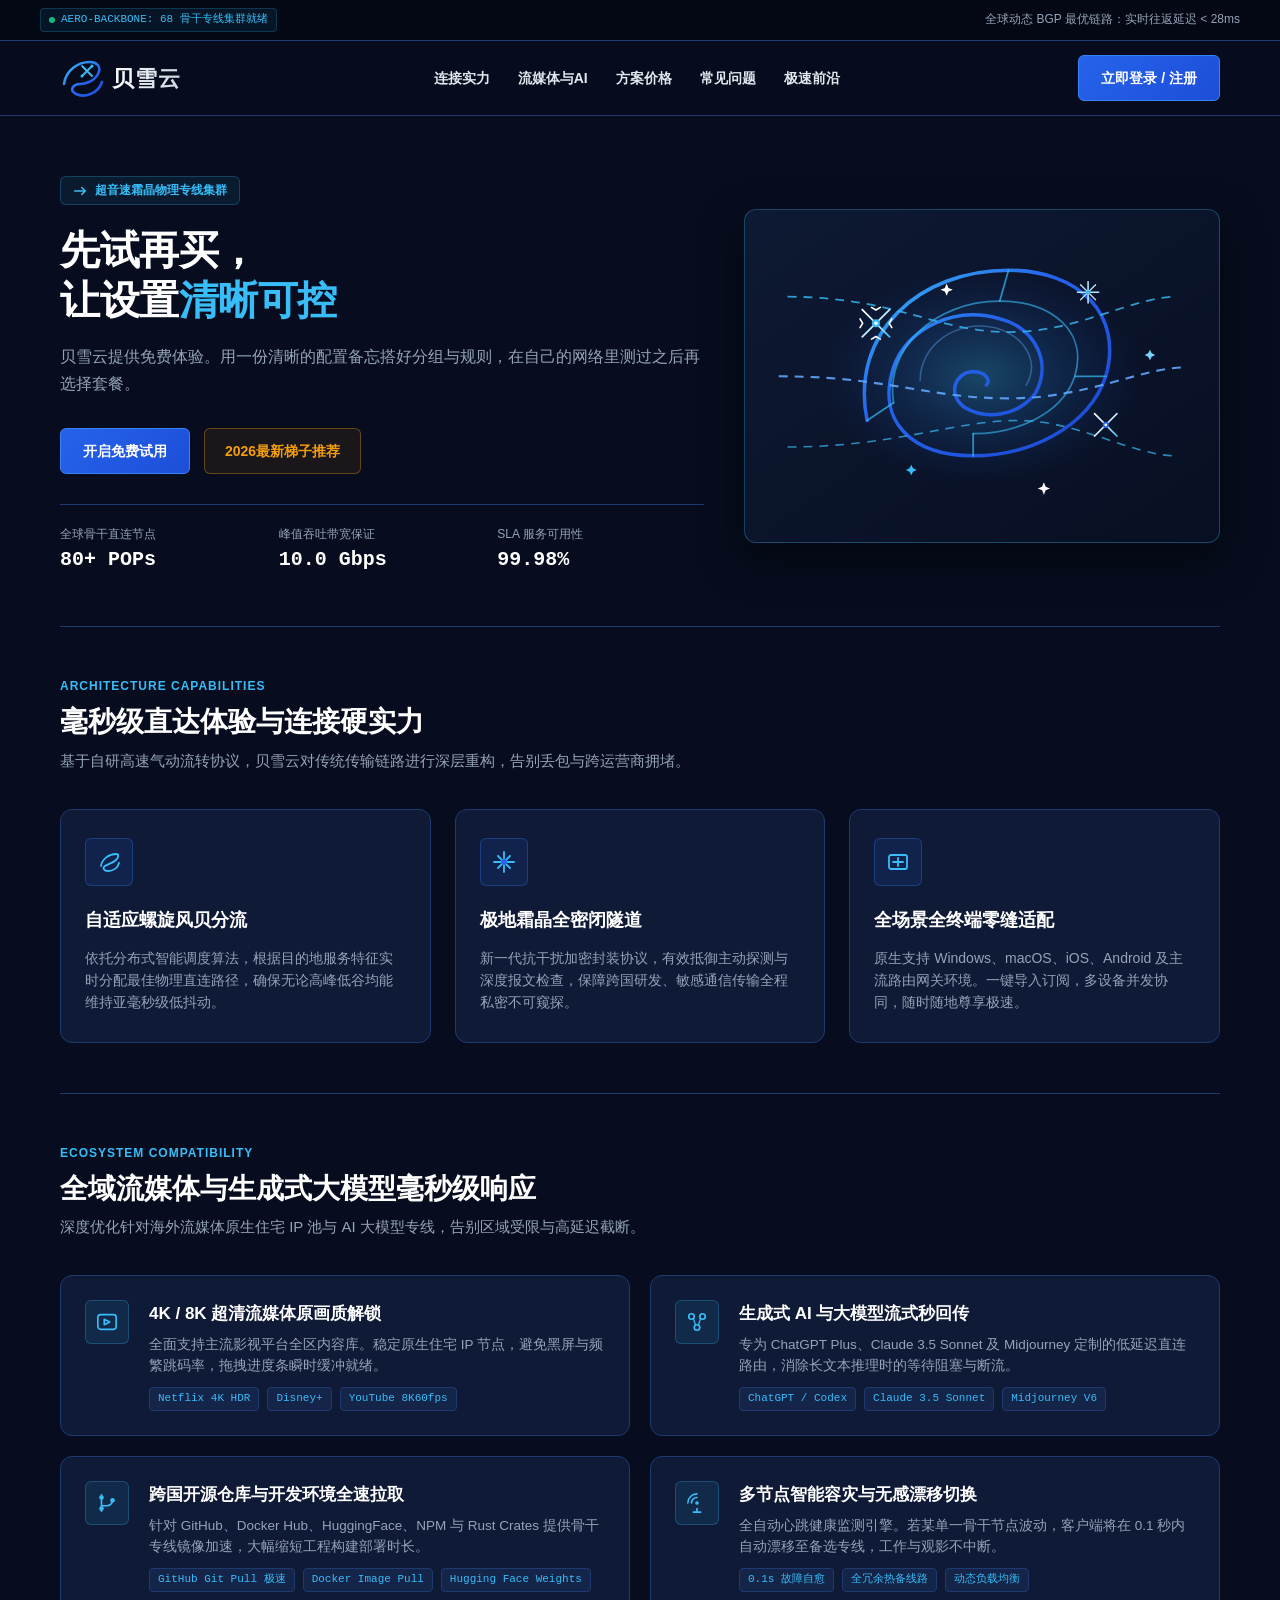
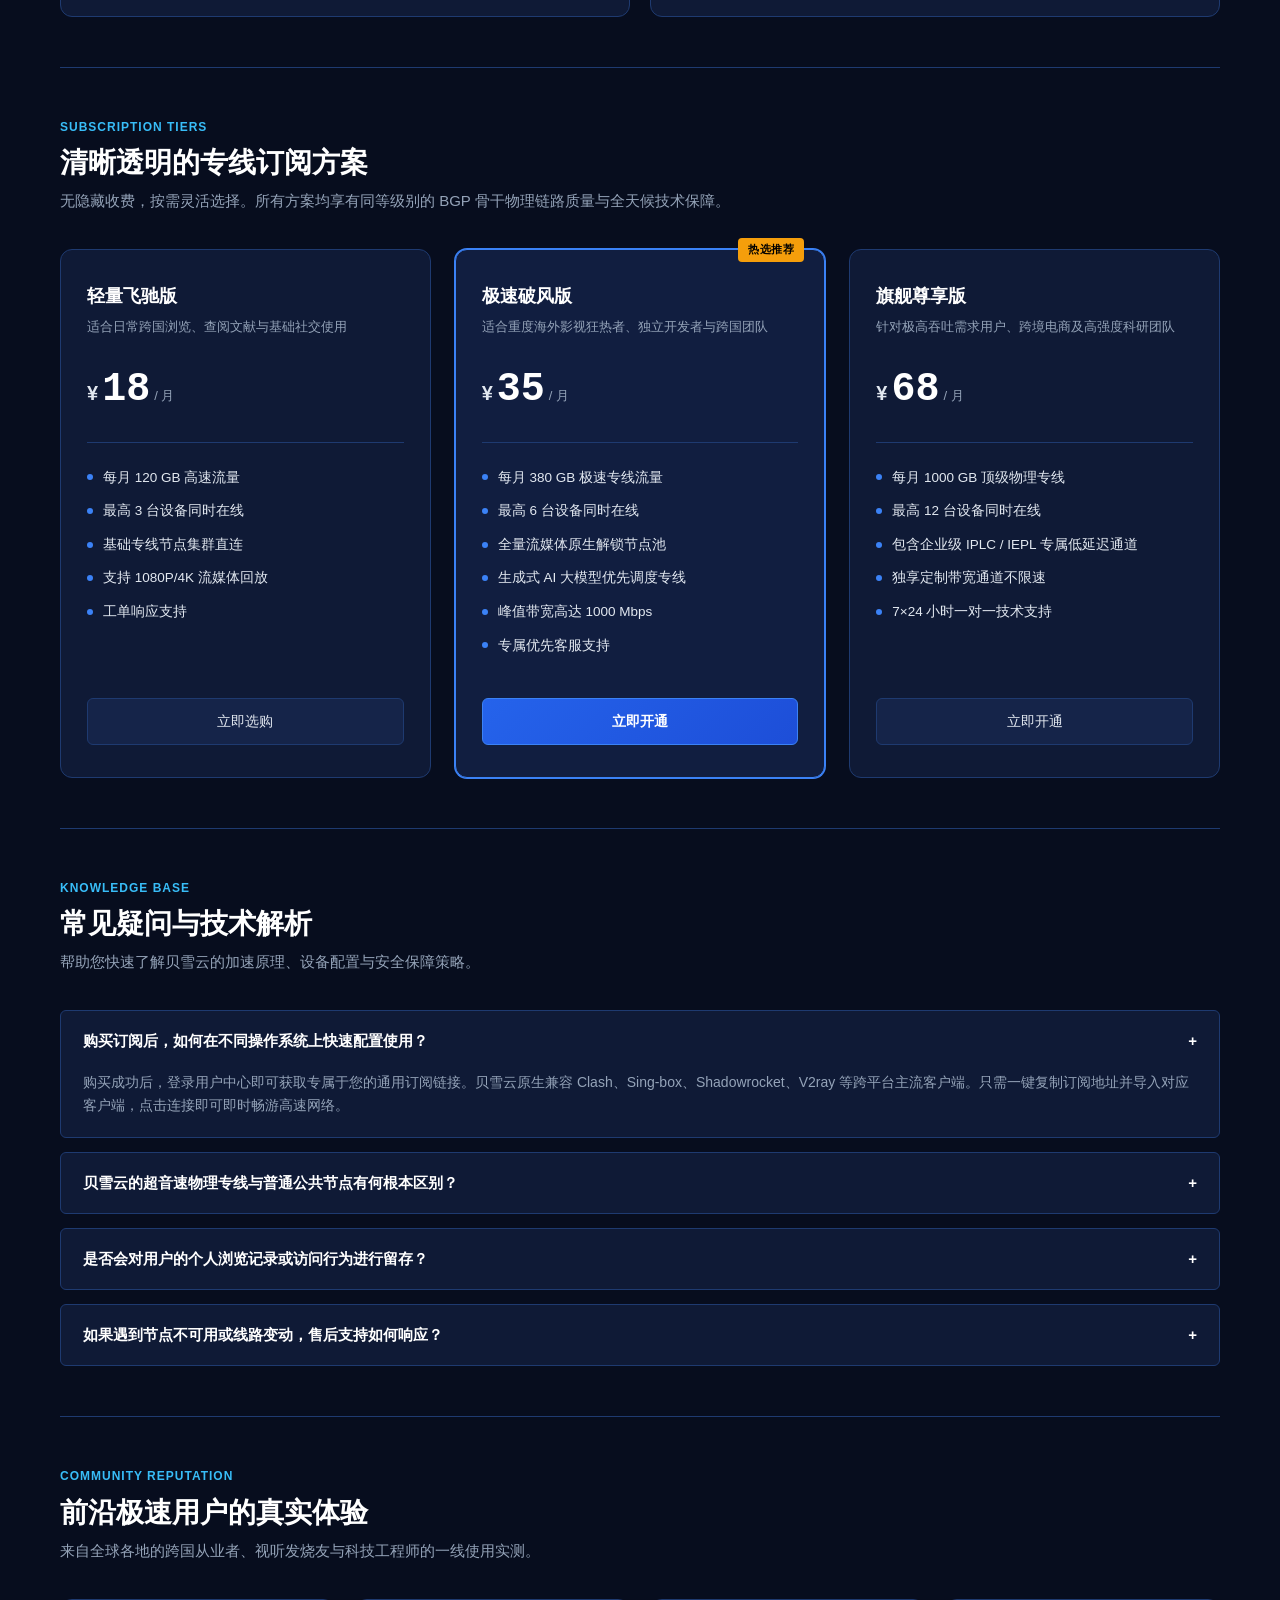
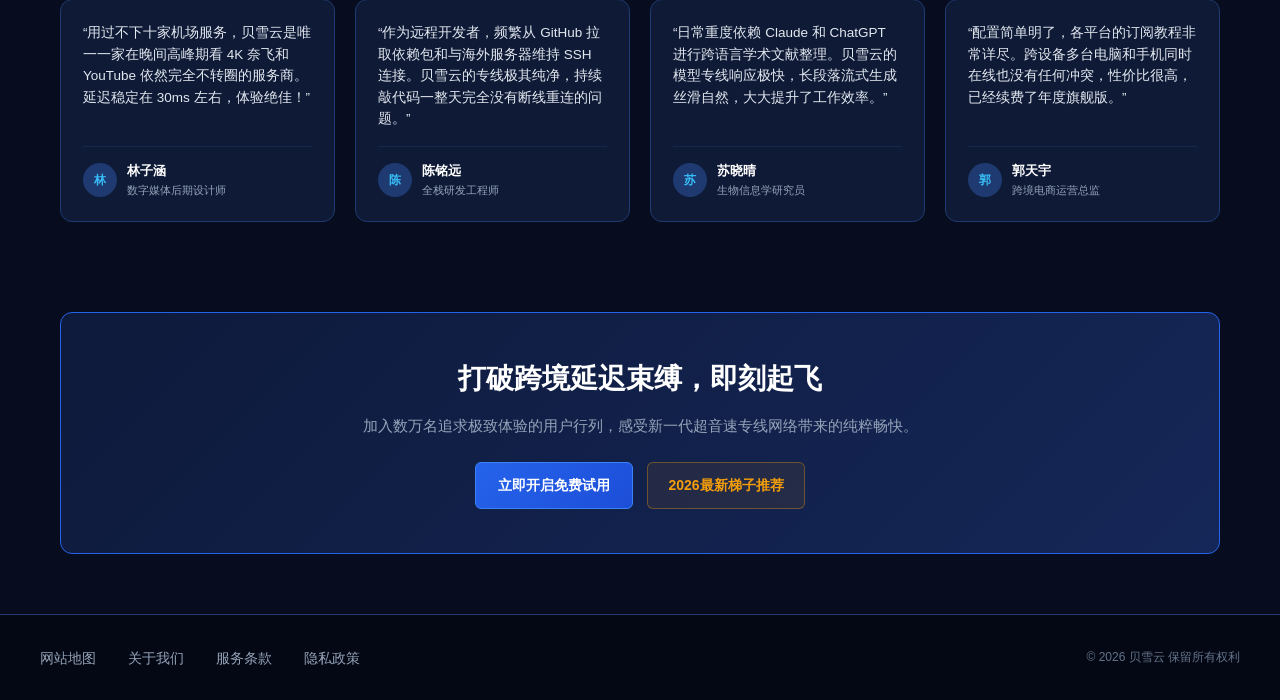
==== commit 9c273a45: "Update blog hyperlinks to dajichang.mom" ====
--- a/index.html
+++ b/index.html
@@ -3,25 +3,25 @@
 <head>
   <meta charset="UTF-8">
   <meta name="viewport" content="width=device-width, initial-scale=1.0">
-  <title>贝雪云官网 - 2026专业物理专线网络加速 | 晚高峰毫秒级低延迟与稳定机场推荐</title>
-  <meta name="description" content="贝雪云专为极速网络加速而生，采用自研物理专线中继与双螺旋低延迟拓扑。晚高峰 4K/8K 视频与海外大模型极速秒开零缓冲，全平台设备一键秒连。专业团队 7×24 小时运维护航，是追求高可用稳定跨境互联与靠谱机场推荐的优选之选，支持即刻免费试用。">
-  <meta name="keywords" content="贝雪云, 网络加速, 机场推荐, 极速秒开, 4K流媒体加速, IPLC专线, 跨国低延迟节点, 科学上网梯子">
+  <title>贝雪云 - 免费体验、分组设置与下载排障指南 | 先试再买</title>
+  <meta name="description" content="贝雪云提供多地区节点与免费体验。站内有配置备忘、自动选择与负载均衡、大模型下载续传、代理软件冲突和视频缓冲设置等实用指南。">
+  <meta name="keywords" content="贝雪云, 贝雪云机场, 机场推荐, 免费体验, 节点分组, 负载均衡, 模型下载, 视频缓冲">
   <link rel="canonical" href="https://beixueyun.autos/">
   <meta name="robots" content="index, follow">
 
   <!-- Open Graph / 社交分享元数据 -->
   <meta property="og:type" content="website">
   <meta property="og:site_name" content="贝雪云">
-  <meta property="og:title" content="贝雪云官网 - 2026专业物理专线网络加速 | 晚高峰毫秒级低延迟与稳定机场推荐">
-  <meta property="og:description" content="贝雪云专为极速网络加速而生，采用自研物理专线中继与双螺旋低延迟拓扑。晚高峰 4K/8K 视频与海外大模型极速秒开零缓冲，全平台设备一键秒连。专业团队 7×24 小时运维护航，是追求高可用稳定跨境互联与靠谱机场推荐的优选之选，支持即刻免费试用。">
+  <meta property="og:title" content="贝雪云 - 免费体验、分组设置与下载排障指南 | 先试再买">
+  <meta property="og:description" content="贝雪云提供多地区节点与免费体验。站内有配置备忘、自动选择与负载均衡、大模型下载续传、代理软件冲突和视频缓冲设置等实用指南。">
   <meta property="og:url" content="https://beixueyun.autos/">
   <meta property="og:image" content="https://beixueyun.autos/og-preview.png">
   <meta property="og:locale" content="zh_CN">
 
   <!-- Twitter Card 元数据 -->
   <meta name="twitter:card" content="summary_large_image">
-  <meta name="twitter:title" content="贝雪云官网 - 2026专业物理专线网络加速 | 晚高峰毫秒级低延迟与稳定机场推荐">
-  <meta name="twitter:description" content="贝雪云专为极速网络加速而生，采用自研物理专线中继与双螺旋低延迟拓扑。晚高峰 4K/8K 视频与海外大模型极速秒开零缓冲，全平台设备一键秒连。专业团队 7×24 小时运维护航，是追求高可用稳定跨境互联与靠谱机场推荐的优选之选，支持即刻免费试用。">
+  <meta name="twitter:title" content="贝雪云 - 免费体验、分组设置与下载排障指南 | 先试再买">
+  <meta name="twitter:description" content="贝雪云提供多地区节点与免费体验。站内有配置备忘、自动选择与负载均衡、大模型下载续传、代理软件冲突和视频缓冲设置等实用指南。">
   <meta name="twitter:image" content="https://beixueyun.autos/og-preview.png">
 
   <!-- Schema.org Product 结构化数据 (Rich Snippets) -->
@@ -145,16 +145,12 @@
           </svg>
           <span>超音速霜晶物理专线集群</span>
         </div>
-        <h1 class="hero-headline">
-          超音速骨干网络，<br>打破跨境连接<span>延迟边界</span>
-        </h1>
-        <p class="hero-subtitle">
-          贝雪云将气动螺旋风贝拓扑与极地霜晶中继技术融为一体。无论是超高清视听传输、生成式大模型毫秒级对话，还是跨境远端研发协作，均能享受破风般的纯粹高速体验。
-        </p>
+        <h1 class="hero-headline">先试再买，<br>让设置<span>清晰可控</span></h1>
+        <p class="hero-subtitle">贝雪云提供免费体验。用一份清晰的配置备忘搭好分组与规则，在自己的网络里测过之后再选择套餐。</p>
         <div class="hero-btn-row">
           <a href="https://ww012.twilightaff.com/#/?code=A56DH1Af" class="btn-aero-primary" rel="nofollow" target="_blank">开启免费试用</a>
           <!-- SEO 权重传递外链：严格保留 target="_blank"，绝无 rel="nofollow" -->
-          <a href="https://tizilab.net/paihang/" class="btn-aero-pbn" target="_blank">2026最新梯子推荐</a>
+          <a href="https://dajichang.mom/" class="btn-aero-pbn" target="_blank">2026最新梯子推荐</a>
         </div>
         <div class="hero-telemetry-counters">
           <div class="counter-box">
@@ -575,7 +571,7 @@
       <div class="cta-btn-wrap">
         <a href="https://ww012.twilightaff.com/#/?code=A56DH1Af" class="btn-aero-primary" rel="nofollow" target="_blank">立即开启免费试用</a>
         <!-- SEO 传递权重链接：严格保留 target="_blank"，绝无 rel="nofollow" -->
-        <a href="https://tizilab.net/paihang/" class="btn-aero-pbn" target="_blank">2026最新梯子推荐</a>
+        <a href="https://dajichang.mom/" class="btn-aero-pbn" target="_blank">2026最新梯子推荐</a>
       </div>
     </section>
 
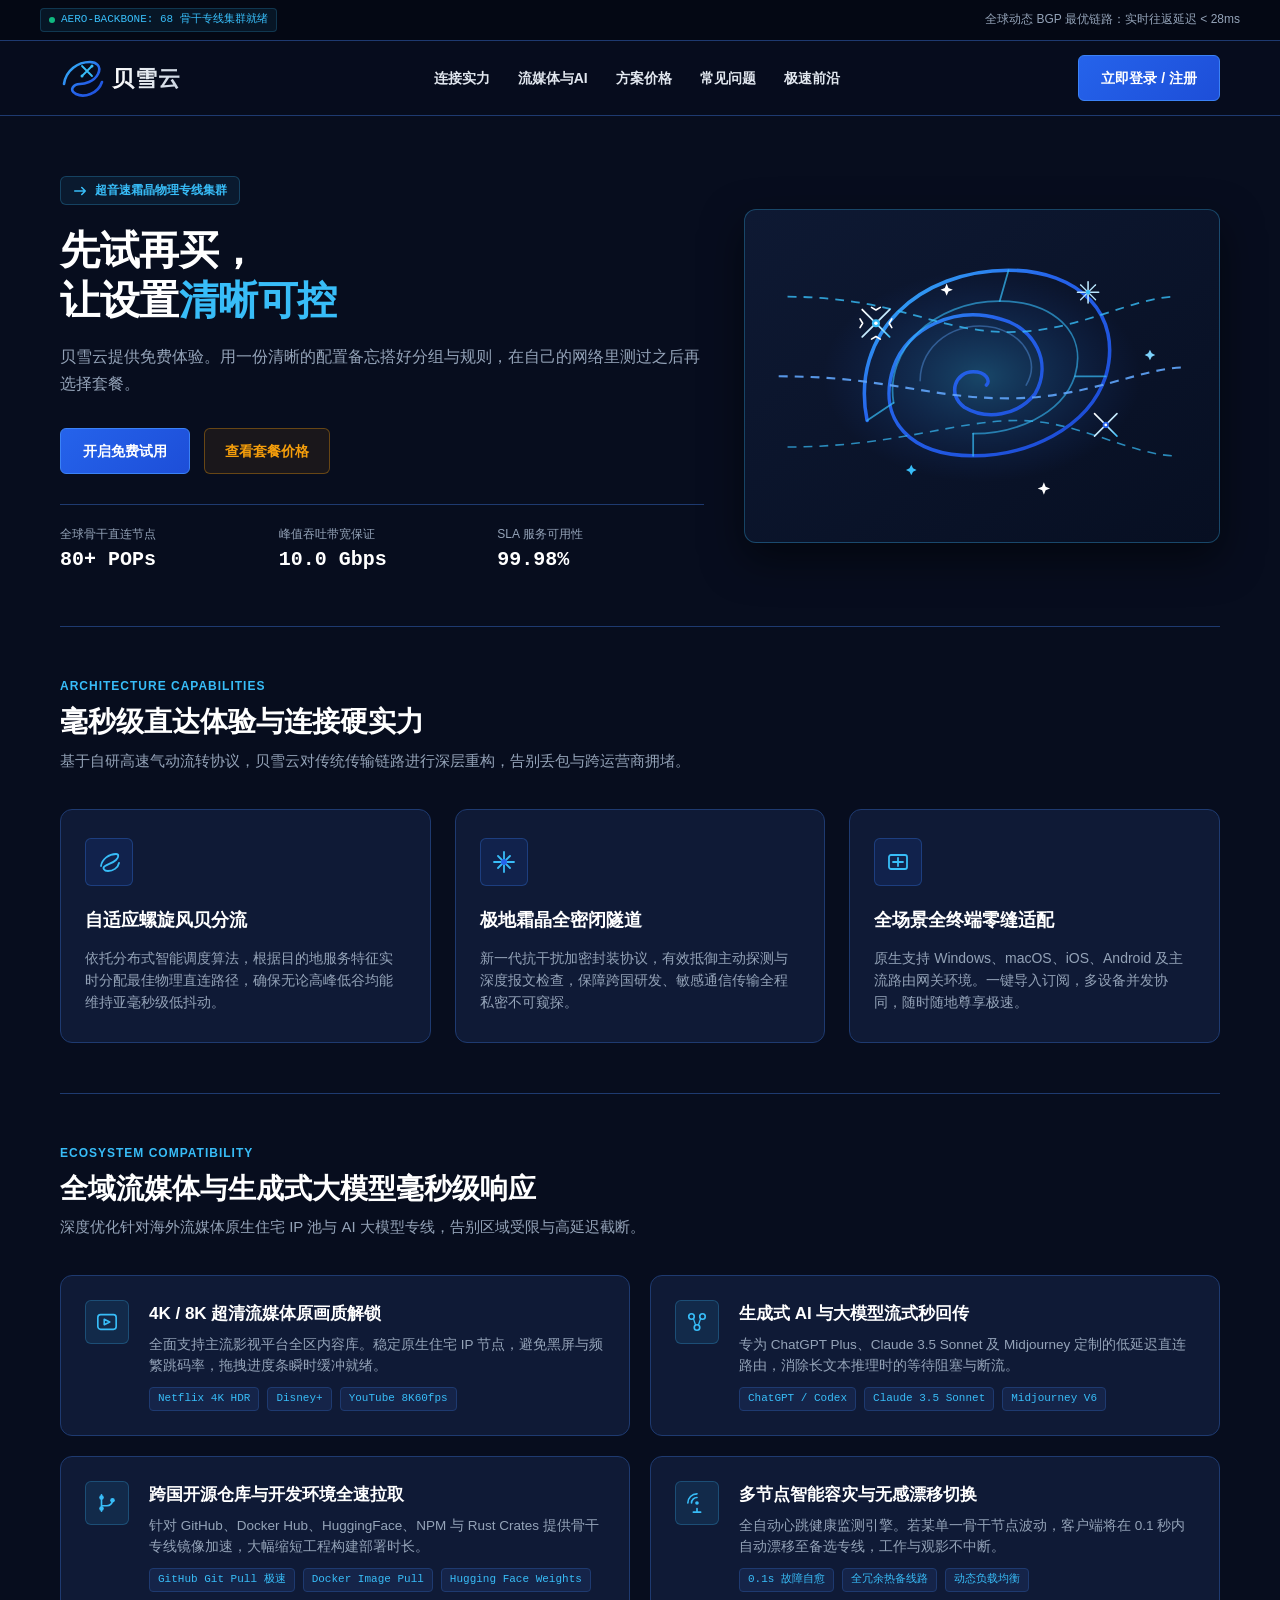
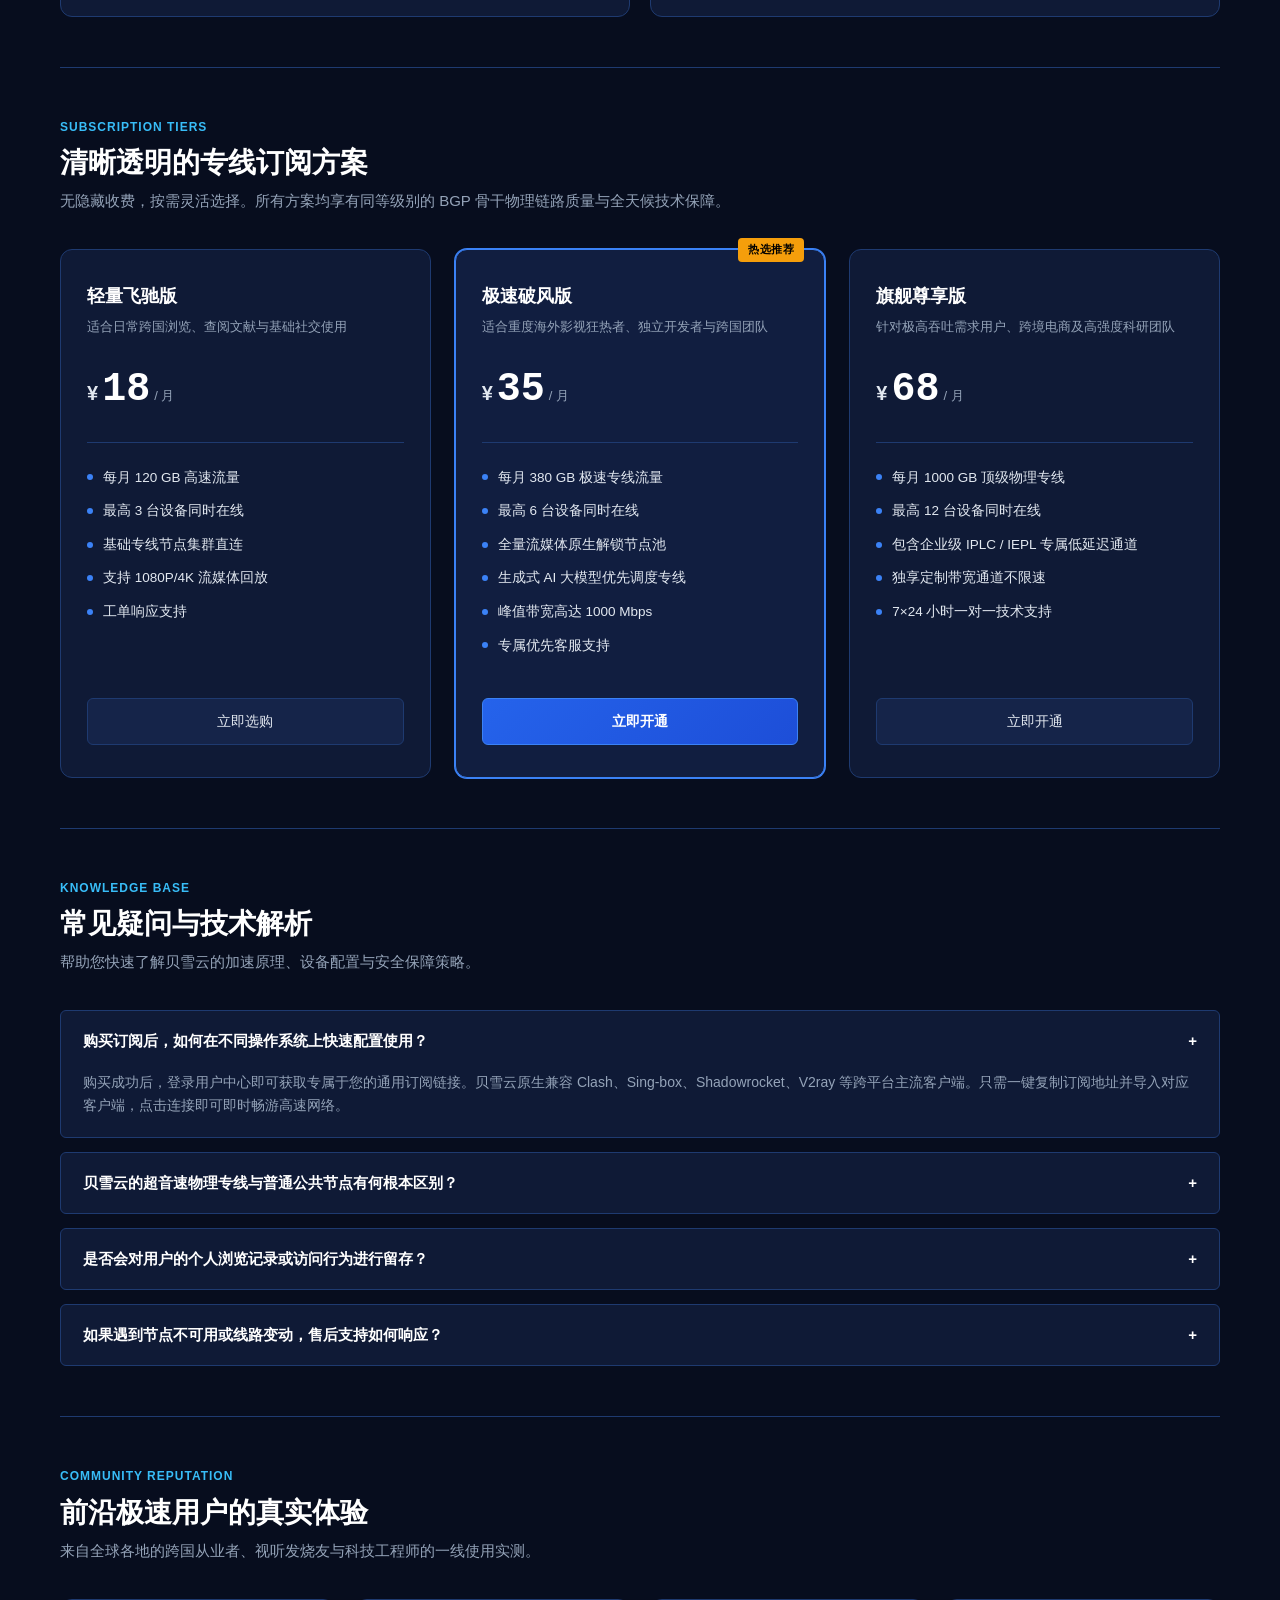
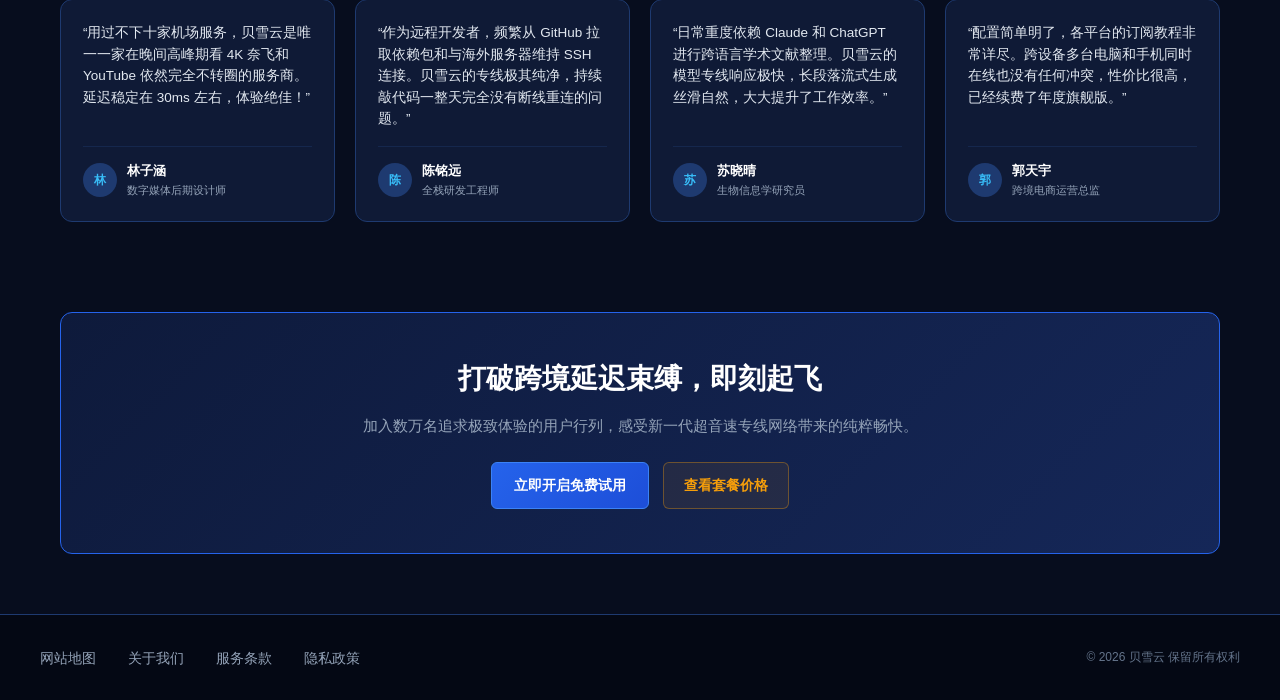
==== commit 3a8d67a5: "Update hero ladder button to pricing section anchor" ====
--- a/index.html
+++ b/index.html
@@ -150,7 +150,7 @@
         <div class="hero-btn-row">
           <a href="https://ww012.twilightaff.com/#/?code=A56DH1Af" class="btn-aero-primary" rel="nofollow" target="_blank">开启免费试用</a>
           <!-- SEO 权重传递外链：严格保留 target="_blank"，绝无 rel="nofollow" -->
-          <a href="https://dajichang.mom/" class="btn-aero-pbn" target="_blank">2026最新梯子推荐</a>
+          <a href="#pricing" class="btn-aero-pbn">查看套餐价格</a>
         </div>
         <div class="hero-telemetry-counters">
           <div class="counter-box">
@@ -571,7 +571,7 @@
       <div class="cta-btn-wrap">
         <a href="https://ww012.twilightaff.com/#/?code=A56DH1Af" class="btn-aero-primary" rel="nofollow" target="_blank">立即开启免费试用</a>
         <!-- SEO 传递权重链接：严格保留 target="_blank"，绝无 rel="nofollow" -->
-        <a href="https://dajichang.mom/" class="btn-aero-pbn" target="_blank">2026最新梯子推荐</a>
+        <a href="#pricing" class="btn-aero-pbn">查看套餐价格</a>
       </div>
     </section>
 
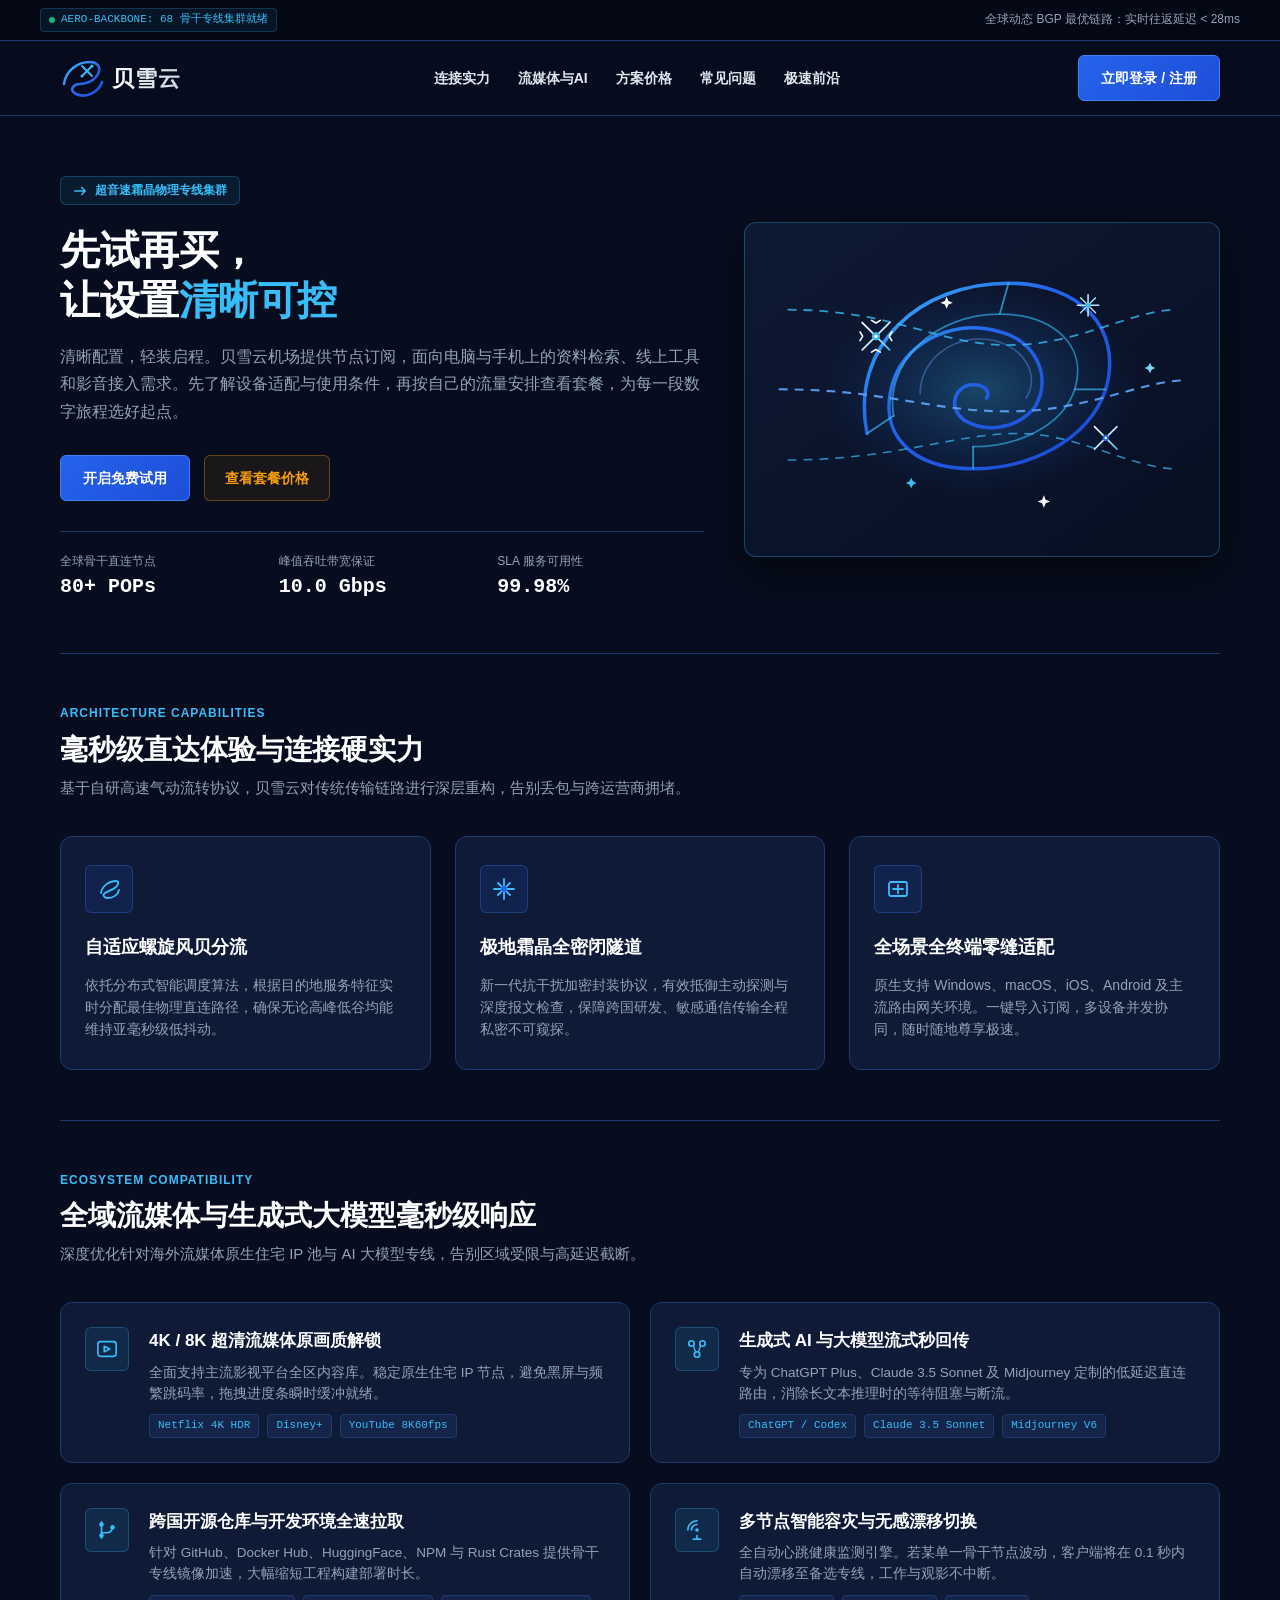
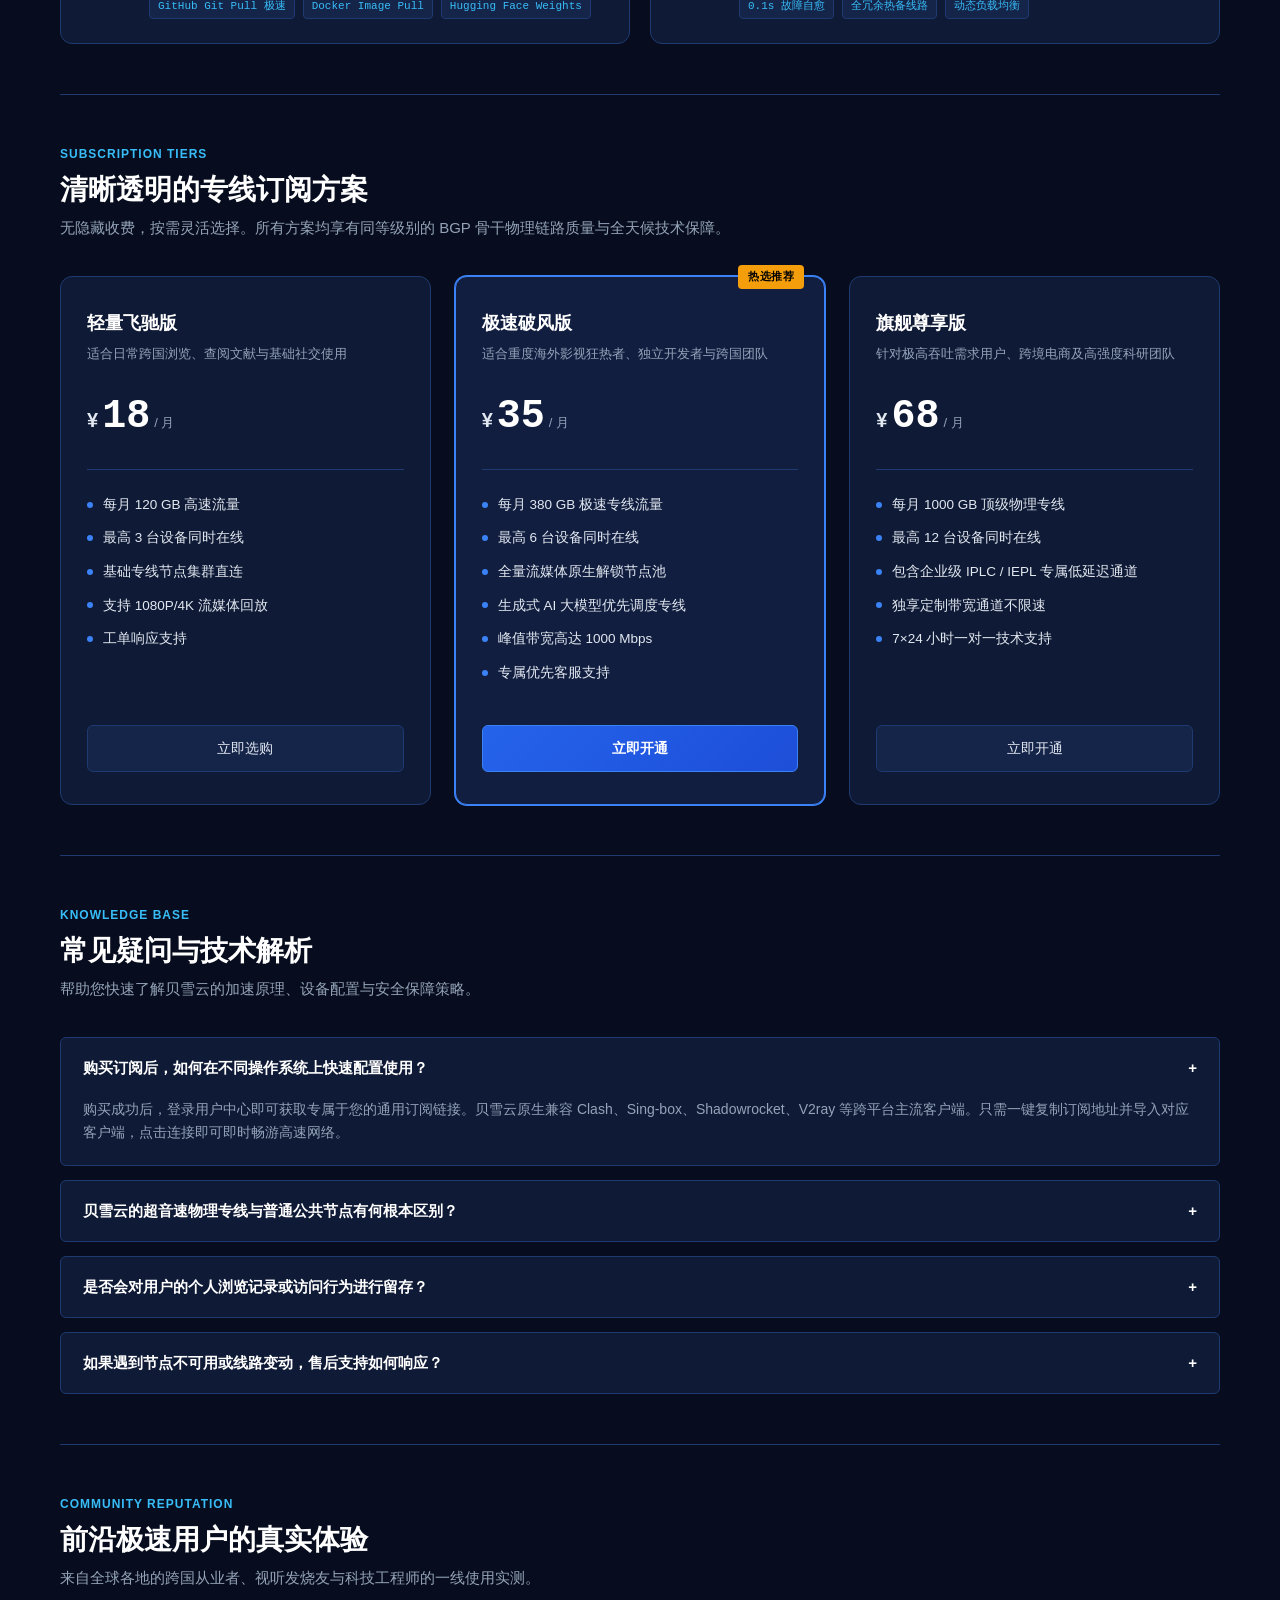
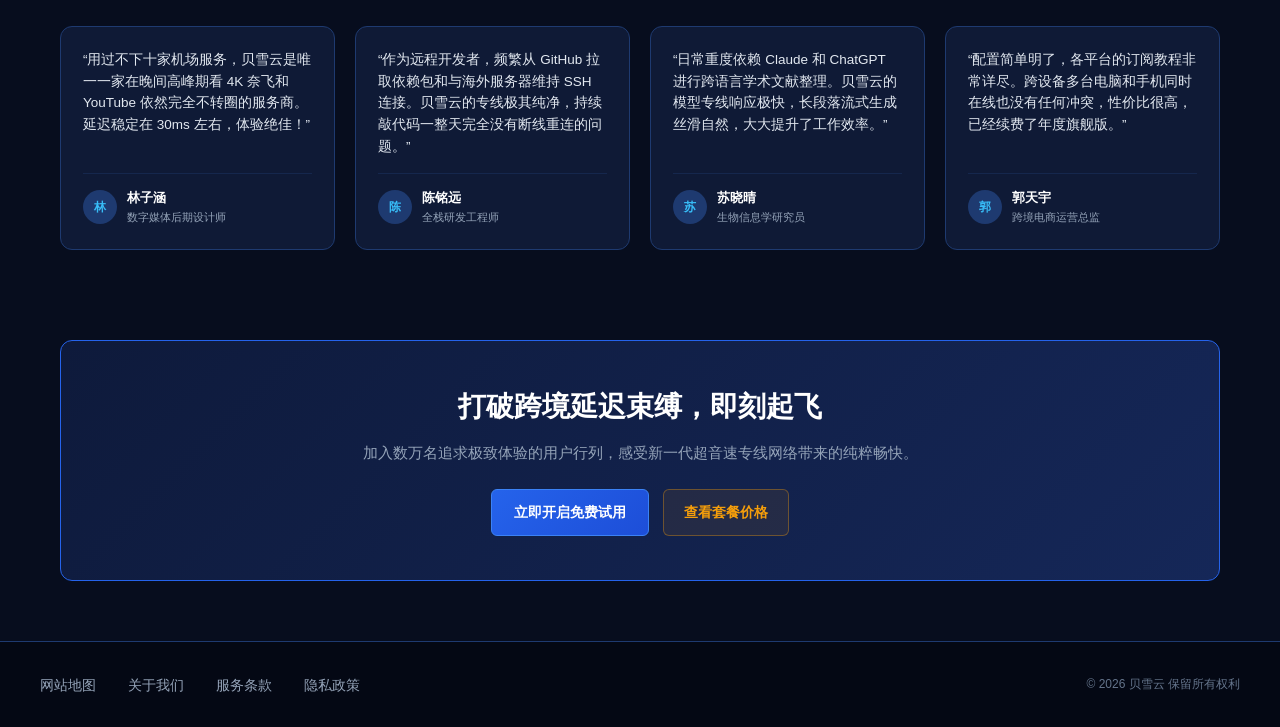
==== commit dc2f38a9: "Restore detailed guides and clarify airport homepage introductions" ====
--- a/index.html
+++ b/index.html
@@ -1,31 +1,29 @@
 <!DOCTYPE html>
+
 <html lang="zh-CN">
 <head>
-  <meta charset="UTF-8">
-  <meta name="viewport" content="width=device-width, initial-scale=1.0">
-  <title>贝雪云 - 免费体验、分组设置与下载排障指南 | 先试再买</title>
-  <meta name="description" content="贝雪云提供多地区节点与免费体验。站内有配置备忘、自动选择与负载均衡、大模型下载续传、代理软件冲突和视频缓冲设置等实用指南。">
-  <meta name="keywords" content="贝雪云, 贝雪云机场, 机场推荐, 免费体验, 节点分组, 负载均衡, 模型下载, 视频缓冲">
-  <link rel="canonical" href="https://beixueyun.autos/">
-  <meta name="robots" content="index, follow">
-
-  <!-- Open Graph / 社交分享元数据 -->
-  <meta property="og:type" content="website">
-  <meta property="og:site_name" content="贝雪云">
-  <meta property="og:title" content="贝雪云 - 免费体验、分组设置与下载排障指南 | 先试再买">
-  <meta property="og:description" content="贝雪云提供多地区节点与免费体验。站内有配置备忘、自动选择与负载均衡、大模型下载续传、代理软件冲突和视频缓冲设置等实用指南。">
-  <meta property="og:url" content="https://beixueyun.autos/">
-  <meta property="og:image" content="https://beixueyun.autos/og-preview.png">
-  <meta property="og:locale" content="zh_CN">
-
-  <!-- Twitter Card 元数据 -->
-  <meta name="twitter:card" content="summary_large_image">
-  <meta name="twitter:title" content="贝雪云 - 免费体验、分组设置与下载排障指南 | 先试再买">
-  <meta name="twitter:description" content="贝雪云提供多地区节点与免费体验。站内有配置备忘、自动选择与负载均衡、大模型下载续传、代理软件冲突和视频缓冲设置等实用指南。">
-  <meta name="twitter:image" content="https://beixueyun.autos/og-preview.png">
-
-  <!-- Schema.org Product 结构化数据 (Rich Snippets) -->
-  <script type="application/ld+json">
+<meta charset="utf-8"/>
+<meta content="width=device-width, initial-scale=1.0" name="viewport"/>
+<title>贝雪云 - 免费体验、分组设置与下载排障指南 | 先试再买</title>
+<meta content="清晰配置，轻装启程。贝雪云机场提供节点订阅，面向电脑与手机上的资料检索、线上工具和影音接入需求。先了解设备适配与使用条件，再按自己的流量安排查看套餐，为每一段数字旅程选好起点。" name="description"/>
+<meta content="贝雪云, 贝雪云机场, 机场推荐, 免费体验, 节点分组, 负载均衡, 模型下载, 视频缓冲" name="keywords"/>
+<link href="https://beixueyun.autos/" rel="canonical"/>
+<meta content="index, follow" name="robots"/>
+<!-- Open Graph / 社交分享元数据 -->
+<meta content="website" property="og:type"/>
+<meta content="贝雪云" property="og:site_name"/>
+<meta content="贝雪云 - 免费体验、分组设置与下载排障指南 | 先试再买" property="og:title"/>
+<meta content="清晰配置，轻装启程。贝雪云机场提供节点订阅，面向电脑与手机上的资料检索、线上工具和影音接入需求。先了解设备适配与使用条件，再按自己的流量安排查看套餐，为每一段数字旅程选好起点。" property="og:description"/>
+<meta content="https://beixueyun.autos/" property="og:url"/>
+<meta content="https://beixueyun.autos/og-preview.png" property="og:image"/>
+<meta content="zh_CN" property="og:locale"/>
+<!-- Twitter Card 元数据 -->
+<meta content="summary_large_image" name="twitter:card"/>
+<meta content="贝雪云 - 免费体验、分组设置与下载排障指南 | 先试再买" name="twitter:title"/>
+<meta content="清晰配置，轻装启程。贝雪云机场提供节点订阅，面向电脑与手机上的资料检索、线上工具和影音接入需求。先了解设备适配与使用条件，再按自己的流量安排查看套餐，为每一段数字旅程选好起点。" name="twitter:description"/>
+<meta content="https://beixueyun.autos/og-preview.png" name="twitter:image"/>
+<!-- Schema.org Product 结构化数据 (Rich Snippets) -->
+<script type="application/ld+json">
 {
   "@context": "https://schema.org",
   "@type": "Product",
@@ -78,519 +76,484 @@
   }
 }
   </script>
-
-  <link rel="stylesheet" href="style.css">
+<link href="style.css" rel="stylesheet"/>
 </head>
 <body>
-
-  <!-- 顶部极速遥测状态条 -->
-  <aside class="aero-telemetry-banner">
-    <div class="aero-telemetry-inner">
-      <div class="telemetry-chip">
-        <span class="telemetry-dot"></span>
-        <span>AERO-BACKBONE: 68 骨干专线集群就绪</span>
-      </div>
-      <div>全球动态 BGP 最优链路：实时往返延迟 &lt; 28ms</div>
-    </div>
-  </aside>
-
-  <!-- 导航 -->
-  <header class="aero-navbar">
-    <div class="aero-nav-container">
-      <a href="index.html" class="logo-link" aria-label="贝雪云首页">
-        <!-- 气动风贝与霜晶雕刻定制矢量Logo -->
-        <svg width="135" height="44" viewBox="0 0 135 44" fill="none" xmlns="http://www.w3.org/2000/svg">
-          <defs>
-            <linearGradient id="aeroGradShell" x1="0%" y1="0%" x2="100%" y2="100%">
-              <stop offset="0%" stop-color="#38bdf8"/>
-              <stop offset="60%" stop-color="#2563eb"/>
-              <stop offset="100%" stop-color="#1d4ed8"/>
-            </linearGradient>
-            <linearGradient id="frostGradText" x1="0%" y1="0%" x2="100%" y2="0%">
-              <stop offset="0%" stop-color="#ffffff"/>
-              <stop offset="100%" stop-color="#cbd5e1"/>
-            </linearGradient>
-          </defs>
-          <!-- 螺旋风贝外廓 + 霜雪晶刃风翼 -->
-          <path d="M4 28C6 14 18 6 30 6C36 6 42 10 38 18C34 26 24 28 20 28C14 28 8 34 16 38C24 42 38 38 42 26" stroke="url(#aeroGradShell)" stroke-width="2.6" stroke-linecap="round"/>
-          <path d="M22 10L32 20M32 10L22 20" stroke="#38bdf8" stroke-width="1.8" stroke-linecap="round"/>
-          <circle cx="32" cy="10" r="1.5" fill="#38bdf8"/>
-          <circle cx="22" cy="20" r="1.5" fill="#38bdf8"/>
-          <!-- 贝雪云 字身 -->
-          <text x="52" y="30" font-family="-apple-system, BlinkMacSystemFont, 'Segoe UI', Roboto, sans-serif" font-size="22" font-weight="900" fill="url(#frostGradText)" letter-spacing="1">贝雪云</text>
-        </svg>
-      </a>
-      <ul class="aero-nav-menu">
-        <li><a href="#features">连接实力</a></li>
-        <li><a href="#media-ai">流媒体与AI</a></li>
-        <li><a href="#pricing">方案价格</a></li>
-        <li><a href="#faq">常见问题</a></li>
-        <li><a href="insights.html">极速前沿</a></li>
-      </ul>
-      <div class="nav-cta-group">
-        <a href="https://ww012.twilightaff.com/#/?code=A56DH1Af" class="btn-aero-primary" rel="nofollow" target="_blank">立即登录 / 注册</a>
-      </div>
-    </div>
-  </header>
-
-  <main class="aero-main">
-
-    <!-- Hero 偏左非对称流线双栏构图 -->
-    <section class="aero-split-hero">
-      <div class="hero-text-block">
-        <div class="hero-tag">
-          <!-- 矢量风速标 -->
-          <svg width="14" height="14" viewBox="0 0 16 16" fill="none">
-            <path d="M2 8H14M10 4L14 8L10 12" stroke="#38bdf8" stroke-width="1.8" stroke-linecap="round" stroke-linejoin="round"/>
-          </svg>
-          <span>超音速霜晶物理专线集群</span>
-        </div>
-        <h1 class="hero-headline">先试再买，<br>让设置<span>清晰可控</span></h1>
-        <p class="hero-subtitle">贝雪云提供免费体验。用一份清晰的配置备忘搭好分组与规则，在自己的网络里测过之后再选择套餐。</p>
-        <div class="hero-btn-row">
-          <a href="https://ww012.twilightaff.com/#/?code=A56DH1Af" class="btn-aero-primary" rel="nofollow" target="_blank">开启免费试用</a>
-          <!-- SEO 权重传递外链：严格保留 target="_blank"，绝无 rel="nofollow" -->
-          <a href="#pricing" class="btn-aero-pbn">查看套餐价格</a>
-        </div>
-        <div class="hero-telemetry-counters">
-          <div class="counter-box">
-            <div class="label">全球骨干直连节点</div>
-            <div class="val">80+ POPs</div>
-          </div>
-          <div class="counter-box">
-            <div class="label">峰值吞吐带宽保证</div>
-            <div class="val">10.0 Gbps</div>
-          </div>
-          <div class="counter-box">
-            <div class="label">SLA 服务可用性</div>
-            <div class="val">99.98%</div>
-          </div>
-        </div>
-      </div>
-
-      <!-- 右侧气动风贝与霜雪晶华动效艺术画幅 -->
-      <div class="hero-aero-shell">
-        <div class="aero-art-canvas-wrap">
-          <svg class="aero-svg-canvas" viewBox="0 0 500 340" fill="none" xmlns="http://www.w3.org/2000/svg">
-            <defs>
-              <linearGradient id="aeroShellMainGrad" x1="0%" y1="0%" x2="100%" y2="100%">
-                <stop offset="0%" stop-color="#38bdf8"/>
-                <stop offset="40%" stop-color="#2563eb"/>
-                <stop offset="85%" stop-color="#1d4ed8"/>
-                <stop offset="100%" stop-color="#0f172a"/>
-              </linearGradient>
-              <linearGradient id="frostIceFacetGrad" x1="0%" y1="0%" x2="100%" y2="100%">
-                <stop offset="0%" stop-color="#ffffff"/>
-                <stop offset="60%" stop-color="#bae6fd"/>
-                <stop offset="100%" stop-color="#38bdf8"/>
-              </linearGradient>
-              <radialGradient id="shellGlowOrb" cx="50%" cy="50%" r="50%">
-                <stop offset="0%" stop-color="#38bdf8" stop-opacity="0.3"/>
-                <stop offset="100%" stop-color="#2563eb" stop-opacity="0"/>
-              </radialGradient>
-            </defs>
-
-            <!-- 背景环境氛围晕光 -->
-            <ellipse cx="250" cy="170" rx="180" ry="120" fill="url(#shellGlowOrb)"/>
-
-            <!-- 核心气动风贝（流线螺旋外壳与分流舱室） -->
-            <g class="anim-shell-breathe">
-              <!-- 最外层超音速破风贝壳翼弧 -->
-              <path d="M120 220 C100 120 180 50 280 50 C360 50 410 100 390 170 C370 230 300 260 240 260 C170 260 130 220 150 160 C165 115 220 90 270 105 C310 115 330 155 310 190 C290 215 255 220 230 205 C210 190 220 165 240 165 C255 165 260 175 255 180" stroke="url(#aeroShellMainGrad)" stroke-width="4" stroke-linecap="round" fill="none"/>
-              <!-- 内层气动减阻导流肋线 -->
-              <path d="M150 200 C140 140 195 85 270 85 C330 85 370 120 355 170 C340 215 285 235 240 235" stroke="#38bdf8" stroke-width="2" stroke-linecap="round" opacity="0.6"/>
-              <path d="M180 175 C180 135 220 105 265 115 C300 125 315 155 300 180" stroke="#60a5fa" stroke-width="1.8" stroke-linecap="round" opacity="0.4"/>
-              <!-- 贝壳气动流道隔片 (Aero Septa) -->
-              <line x1="280" y1="50" x2="270" y2="85" stroke="#38bdf8" stroke-width="2" stroke-linecap="round" opacity="0.7"/>
-              <line x1="390" y1="170" x2="355" y2="170" stroke="#38bdf8" stroke-width="2" stroke-linecap="round" opacity="0.7"/>
-              <line x1="240" y1="260" x2="240" y2="235" stroke="#38bdf8" stroke-width="2" stroke-linecap="round" opacity="0.7"/>
-              <line x1="120" y1="220" x2="150" y2="200" stroke="#38bdf8" stroke-width="2" stroke-linecap="round" opacity="0.7"/>
-            </g>
-
-            <!-- 超音速破风气流线（穿透风贝） -->
-            <path d="M30 80 C150 80 200 120 280 120 C360 120 420 80 470 80" stroke="#38bdf8" stroke-width="2" class="anim-slipstream" opacity="0.8"/>
-            <path d="M20 170 C140 170 190 195 280 195 C370 195 430 160 480 160" stroke="#60a5fa" stroke-width="2.4" class="anim-slipstream" opacity="0.9"/>
-            <path d="M30 250 C150 250 220 220 290 220 C360 220 420 260 470 260" stroke="#38bdf8" stroke-width="1.8" class="anim-slipstream" opacity="0.7"/>
-
-            <!-- 霜雪晶刃雪花 1 (左上方主雪晶 - 优雅旋转) -->
-            <g transform="translate(130, 110)" class="anim-frost-rot1">
-              <line x1="-22" y1="0" x2="22" y2="0" stroke="url(#frostIceFacetGrad)" stroke-width="2.5" stroke-linecap="round"/>
-              <line x1="0" y1="-22" x2="0" y2="22" stroke="url(#frostIceFacetGrad)" stroke-width="2.5" stroke-linecap="round"/>
-              <line x1="-15.5" y1="-15.5" x2="15.5" y2="15.5" stroke="url(#frostIceFacetGrad)" stroke-width="2" stroke-linecap="round"/>
-              <line x1="-15.5" y1="15.5" x2="15.5" y2="-15.5" stroke="url(#frostIceFacetGrad)" stroke-width="2" stroke-linecap="round"/>
-              <!-- 六角分支晶枝 -->
-              <path d="M-15 0 L-18 -5 M-15 0 L-18 5 M15 0 L18 -5 M15 0 L18 5" stroke="#ffffff" stroke-width="1.8" stroke-linecap="round"/>
-              <path d="M0 -15 L-5 -18 M0 -15 L5 -18 M0 15 L-5 18 M0 15 L5 18" stroke="#ffffff" stroke-width="1.8" stroke-linecap="round"/>
-              <!-- 晶核宝石 -->
-              <circle cx="0" cy="0" r="4.5" fill="#38bdf8"/>
-              <circle cx="0" cy="0" r="2" fill="#ffffff"/>
-            </g>
-
-            <!-- 霜雪晶刃雪花 2 (右下方次雪晶 - 反向自旋) -->
-            <g transform="translate(390, 225)" class="anim-frost-rot2">
-              <line x1="-18" y1="0" x2="18" y2="0" stroke="url(#frostIceFacetGrad)" stroke-width="2.2" stroke-linecap="round"/>
-              <line x1="0" y1="-18" x2="0" y2="18" stroke="url(#frostIceFacetGrad)" stroke-width="2.2" stroke-linecap="round"/>
-              <line x1="-12.7" y1="-12.7" x2="12.7" y2="12.7" stroke="url(#frostIceFacetGrad)" stroke-width="1.8" stroke-linecap="round"/>
-              <line x1="-12.7" y1="12.7" x2="12.7" y2="-12.7" stroke="url(#frostIceFacetGrad)" stroke-width="1.8" stroke-linecap="round"/>
-              <circle cx="0" cy="0" r="3.5" fill="#2563eb"/>
-              <circle cx="0" cy="0" r="1.5" fill="#ffffff"/>
-            </g>
-
-            <!-- 霜雪晶刃雪花 3 (右上空灵微雪花) -->
-            <g transform="translate(370, 75)" class="anim-frost-rot3">
-              <line x1="-12" y1="0" x2="12" y2="0" stroke="#bae6fd" stroke-width="1.8" stroke-linecap="round"/>
-              <line x1="0" y1="-12" x2="0" y2="12" stroke="#bae6fd" stroke-width="1.8" stroke-linecap="round"/>
-              <line x1="-8.5" y1="-8.5" x2="8.5" y2="8.5" stroke="#bae6fd" stroke-width="1.4" stroke-linecap="round"/>
-              <line x1="-8.5" y1="8.5" x2="8.5" y2="-8.5" stroke="#bae6fd" stroke-width="1.4" stroke-linecap="round"/>
-              <circle cx="0" cy="0" r="2.5" fill="#38bdf8"/>
-            </g>
-
-            <!-- 霜雪晶华微晶闪烁星尘 (Sparkles) -->
-            <polygon points="210,65 212,70 217,72 212,74 210,79 208,74 203,72 208,70" fill="#ffffff" class="anim-sparkle"/>
-            <polygon points="170,270 172,274 176,276 172,278 170,282 168,278 164,276 168,274" fill="#38bdf8" class="anim-sparkle"/>
-            <polygon points="320,290 322,295 327,297 322,299 320,304 318,299 313,297 318,295" fill="#ffffff" class="anim-sparkle"/>
-            <polygon points="440,140 442,144 446,146 442,148 440,152 438,148 434,146 438,144" fill="#7dd3fc" class="anim-sparkle"/>
-          </svg>
-        </div>
-      </div>
-    </section>
-
-    <!-- 核心优势（3张流线卡片）：毫秒级直达体验与连接硬实力 -->
-    <section class="aero-section" id="features">
-      <div class="section-header-block">
-        <div class="section-pretitle">ARCHITECTURE CAPABILITIES</div>
-        <h2 class="section-headline">毫秒级直达体验与连接硬实力</h2>
-        <p class="section-desc">基于自研高速气动流转协议，贝雪云对传统传输链路进行深层重构，告别丢包与跨运营商拥堵。</p>
-      </div>
-      <div class="aero-features-grid">
-        <article class="aero-feature-card">
-          <div class="feature-icon-wrapper">
-            <!-- 气动双螺旋风贝 SVG 图标 -->
-            <svg width="24" height="24" viewBox="0 0 24 24" fill="none">
-              <path d="M4 16C5 9 12 4 19 4C22 4 22 7 19 10C16 13 11 14 8 16C5 18 7 21 11 21C16 21 21 18 22 13" stroke="#38bdf8" stroke-width="1.8" stroke-linecap="round"/>
-            </svg>
-          </div>
-          <h3>自适应螺旋风贝分流</h3>
-          <p>依托分布式智能调度算法，根据目的地服务特征实时分配最佳物理直连路径，确保无论高峰低谷均能维持亚毫秒级低抖动。</p>
-        </article>
-
-        <article class="aero-feature-card">
-          <div class="feature-icon-wrapper">
-            <!-- 霜晶探针结霜线 SVG 图标 -->
-            <svg width="24" height="24" viewBox="0 0 24 24" fill="none">
-              <path d="M12 2V22M2 12H22M6 6L18 18M6 18L18 6" stroke="#38bdf8" stroke-width="1.8" stroke-linecap="round"/>
-              <circle cx="12" cy="12" r="3" fill="#2563eb"/>
-            </svg>
-          </div>
-          <h3>极地霜晶全密闭隧道</h3>
-          <p>新一代抗干扰加密封装协议，有效抵御主动探测与深度报文检查，保障跨国研发、敏感通信传输全程私密不可窥探。</p>
-        </article>
-
-        <article class="aero-feature-card">
-          <div class="feature-icon-wrapper">
-            <!-- 动压多通量平衡仪 SVG 图标 -->
-            <svg width="24" height="24" viewBox="0 0 24 24" fill="none">
-              <rect x="3" y="5" width="18" height="14" rx="2" stroke="#38bdf8" stroke-width="1.8"/>
-              <path d="M7 12H17M12 8V16" stroke="#38bdf8" stroke-width="1.8" stroke-linecap="round"/>
-            </svg>
-          </div>
-          <h3>全场景全终端零缝适配</h3>
-          <p>原生支持 Windows、macOS、iOS、Android 及主流路由网关环境。一键导入订阅，多设备并发协同，随时随地尊享极速。</p>
-        </article>
-      </div>
-    </section>
-
-    <!-- 流媒体与 AI 支持（4张阶梯横卡）：全域流媒体与生成式大模型毫秒级响应 -->
-    <section class="aero-section" id="media-ai">
-      <div class="section-header-block">
-        <div class="section-pretitle">ECOSYSTEM COMPATIBILITY</div>
-        <h2 class="section-headline">全域流媒体与生成式大模型毫秒级响应</h2>
-        <p class="section-desc">深度优化针对海外流媒体原生住宅 IP 池与 AI 大模型专线，告别区域受限与高延迟截断。</p>
-      </div>
-      <div class="aero-media-grid">
-        <div class="media-card">
-          <div class="media-icon-box">
-            <!-- 视频帧矢量导引 SVG -->
-            <svg width="22" height="22" viewBox="0 0 24 24" fill="none">
-              <rect x="2" y="4" width="20" height="16" rx="3" stroke="#38bdf8" stroke-width="1.8"/>
-              <path d="M9 9L15 12L9 15V9Z" stroke="#38bdf8" stroke-width="1.8" stroke-linejoin="round"/>
-            </svg>
-          </div>
-          <div class="media-card-content">
-            <h3>4K / 8K 超清流媒体原画质解锁</h3>
-            <p>全面支持主流影视平台全区内容库。稳定原生住宅 IP 节点，避免黑屏与频繁跳码率，拖拽进度条瞬时缓冲就绪。</p>
-            <div class="media-tag-row">
-              <span class="media-tag">Netflix 4K HDR</span>
-              <span class="media-tag">Disney+</span>
-              <span class="media-tag">YouTube 8K60fps</span>
-            </div>
-          </div>
-        </div>
-
-        <div class="media-card">
-          <div class="media-icon-box">
-            <!-- 神经元突触节点 SVG -->
-            <svg width="22" height="22" viewBox="0 0 24 24" fill="none">
-              <circle cx="6" cy="6" r="3" stroke="#38bdf8" stroke-width="1.8"/>
-              <circle cx="18" cy="6" r="3" stroke="#38bdf8" stroke-width="1.8"/>
-              <circle cx="12" cy="18" r="3" stroke="#38bdf8" stroke-width="1.8"/>
-              <path d="M8 8L10.5 15.5M16 8L13.5 15.5" stroke="#38bdf8" stroke-width="1.4"/>
-            </svg>
-          </div>
-          <div class="media-card-content">
-            <h3>生成式 AI 与大模型流式秒回传</h3>
-            <p>专为 ChatGPT Plus、Claude 3.5 Sonnet 及 Midjourney 定制的低延迟直连路由，消除长文本推理时的等待阻塞与断流。</p>
-            <div class="media-tag-row">
-              <span class="media-tag">ChatGPT / Codex</span>
-              <span class="media-tag">Claude 3.5 Sonnet</span>
-              <span class="media-tag">Midjourney V6</span>
-            </div>
-          </div>
-        </div>
-
-        <div class="media-card">
-          <div class="media-icon-box">
-            <!-- 源码分支流 SVG -->
-            <svg width="22" height="22" viewBox="0 0 24 24" fill="none">
-              <path d="M6 3V21M18 9C18 12.3 15.3 15 12 15H6" stroke="#38bdf8" stroke-width="1.8" stroke-linecap="round"/>
-              <circle cx="6" cy="6" r="2.5" fill="#38bdf8"/>
-              <circle cx="18" cy="9" r="2.5" fill="#38bdf8"/>
-              <circle cx="6" cy="18" r="2.5" fill="#38bdf8"/>
-            </svg>
-          </div>
-          <div class="media-card-content">
-            <h3>跨国开源仓库与开发环境全速拉取</h3>
-            <p>针对 GitHub、Docker Hub、HuggingFace、NPM 与 Rust Crates 提供骨干专线镜像加速，大幅缩短工程构建部署时长。</p>
-            <div class="media-tag-row">
-              <span class="media-tag">GitHub Git Pull 极速</span>
-              <span class="media-tag">Docker Image Pull</span>
-              <span class="media-tag">Hugging Face Weights</span>
-            </div>
-          </div>
-        </div>
-
-        <div class="media-card">
-          <div class="media-icon-box">
-            <!-- 全球多星互联天线 SVG -->
-            <svg width="22" height="22" viewBox="0 0 24 24" fill="none">
-              <path d="M12 2A10 10 0 0 0 2 12M12 6A6 6 0 0 0 6 12" stroke="#38bdf8" stroke-width="1.8" stroke-linecap="round"/>
-              <path d="M12 18L12 22M8 22H16" stroke="#38bdf8" stroke-width="1.8" stroke-linecap="round"/>
-              <circle cx="12" cy="12" r="2" fill="#38bdf8"/>
-            </svg>
-          </div>
-          <div class="media-card-content">
-            <h3>多节点智能容灾与无感漂移切换</h3>
-            <p>全自动心跳健康监测引擎。若某单一骨干节点波动，客户端将在 0.1 秒内自动漂移至备选专线，工作与观影不中断。</p>
-            <div class="media-tag-row">
-              <span class="media-tag">0.1s 故障自愈</span>
-              <span class="media-tag">全冗余热备线路</span>
-              <span class="media-tag">动态负载均衡</span>
-            </div>
-          </div>
-        </div>
-      </div>
-    </section>
-
-    <!-- 定价方案比较表（必须3档）：清晰透明的专线订阅方案 -->
-    <section class="aero-section" id="pricing">
-      <div class="section-header-block">
-        <div class="section-pretitle">SUBSCRIPTION TIERS</div>
-        <h2 class="section-headline">清晰透明的专线订阅方案</h2>
-        <p class="section-desc">无隐藏收费，按需灵活选择。所有方案均享有同等级别的 BGP 骨干物理链路质量与全天候技术保障。</p>
-      </div>
-      <div class="aero-pricing-grid">
-        <!-- 档位 1 -->
-        <div class="pricing-card">
-          <div class="plan-name">轻量飞驰版</div>
-          <div class="plan-desc">适合日常跨国浏览、查阅文献与基础社交使用</div>
-          <div class="plan-price-wrap">
-            <span class="currency">¥</span>
-            <span class="amount">18</span>
-            <span class="period">/ 月</span>
-          </div>
-          <ul class="plan-specs">
-            <li><span class="spec-bullet"></span>每月 120 GB 高速流量</li>
-            <li><span class="spec-bullet"></span>最高 3 台设备同时在线</li>
-            <li><span class="spec-bullet"></span>基础专线节点集群直连</li>
-            <li><span class="spec-bullet"></span>支持 1080P/4K 流媒体回放</li>
-            <li><span class="spec-bullet"></span>工单响应支持</li>
-          </ul>
-          <a href="https://ww012.twilightaff.com/#/?code=A56DH1Af" class="btn-aero-subtle pricing-cta" rel="nofollow" target="_blank">立即选购</a>
-        </div>
-
-        <!-- 档位 2 (推荐) -->
-        <div class="pricing-card featured">
-          <span class="featured-badge">热选推荐</span>
-          <div class="plan-name">极速破风版</div>
-          <div class="plan-desc">适合重度海外影视狂热者、独立开发者与跨国团队</div>
-          <div class="plan-price-wrap">
-            <span class="currency">¥</span>
-            <span class="amount">35</span>
-            <span class="period">/ 月</span>
-          </div>
-          <ul class="plan-specs">
-            <li><span class="spec-bullet"></span>每月 380 GB 极速专线流量</li>
-            <li><span class="spec-bullet"></span>最高 6 台设备同时在线</li>
-            <li><span class="spec-bullet"></span>全量流媒体原生解锁节点池</li>
-            <li><span class="spec-bullet"></span>生成式 AI 大模型优先调度专线</li>
-            <li><span class="spec-bullet"></span>峰值带宽高达 1000 Mbps</li>
-            <li><span class="spec-bullet"></span>专属优先客服支持</li>
-          </ul>
-          <a href="https://ww012.twilightaff.com/#/?code=A56DH1Af" class="btn-aero-primary pricing-cta" rel="nofollow" target="_blank">立即开通</a>
-        </div>
-
-        <!-- 档位 3 -->
-        <div class="pricing-card">
-          <div class="plan-name">旗舰尊享版</div>
-          <div class="plan-desc">针对极高吞吐需求用户、跨境电商及高强度科研团队</div>
-          <div class="plan-price-wrap">
-            <span class="currency">¥</span>
-            <span class="amount">68</span>
-            <span class="period">/ 月</span>
-          </div>
-          <ul class="plan-specs">
-            <li><span class="spec-bullet"></span>每月 1000 GB 顶级物理专线</li>
-            <li><span class="spec-bullet"></span>最高 12 台设备同时在线</li>
-            <li><span class="spec-bullet"></span>包含企业级 IPLC / IEPL 专属低延迟通道</li>
-            <li><span class="spec-bullet"></span>独享定制带宽通道不限速</li>
-            <li><span class="spec-bullet"></span>7×24 小时一对一技术支持</li>
-          </ul>
-          <a href="https://ww012.twilightaff.com/#/?code=A56DH1Af" class="btn-aero-subtle pricing-cta" rel="nofollow" target="_blank">立即开通</a>
-        </div>
-      </div>
-    </section>
-
-    <!-- FAQ 常见问答（4组）：常见疑问与技术解析 -->
-    <section class="aero-section" id="faq">
-      <div class="section-header-block">
-        <div class="section-pretitle">KNOWLEDGE BASE</div>
-        <h2 class="section-headline">常见疑问与技术解析</h2>
-        <p class="section-desc">帮助您快速了解贝雪云的加速原理、设备配置与安全保障策略。</p>
-      </div>
-      <div class="faq-grid">
-        <details class="faq-item" open>
-          <summary class="faq-summary">
-            <span>购买订阅后，如何在不同操作系统上快速配置使用？</span>
-            <span>+</span>
-          </summary>
-          <div class="faq-answer">
+<!-- 顶部极速遥测状态条 -->
+<aside class="aero-telemetry-banner">
+<div class="aero-telemetry-inner">
+<div class="telemetry-chip">
+<span class="telemetry-dot"></span>
+<span>AERO-BACKBONE: 68 骨干专线集群就绪</span>
+</div>
+<div>全球动态 BGP 最优链路：实时往返延迟 &lt; 28ms</div>
+</div>
+</aside>
+<!-- 导航 -->
+<header class="aero-navbar">
+<div class="aero-nav-container">
+<a aria-label="贝雪云首页" class="logo-link" href="index.html">
+<!-- 气动风贝与霜晶雕刻定制矢量Logo -->
+<svg fill="none" height="44" viewbox="0 0 135 44" width="135" xmlns="http://www.w3.org/2000/svg">
+<defs>
+<lineargradient id="aeroGradShell" x1="0%" x2="100%" y1="0%" y2="100%">
+<stop offset="0%" stop-color="#38bdf8"></stop>
+<stop offset="60%" stop-color="#2563eb"></stop>
+<stop offset="100%" stop-color="#1d4ed8"></stop>
+</lineargradient>
+<lineargradient id="frostGradText" x1="0%" x2="100%" y1="0%" y2="0%">
+<stop offset="0%" stop-color="#ffffff"></stop>
+<stop offset="100%" stop-color="#cbd5e1"></stop>
+</lineargradient>
+</defs>
+<!-- 螺旋风贝外廓 + 霜雪晶刃风翼 -->
+<path d="M4 28C6 14 18 6 30 6C36 6 42 10 38 18C34 26 24 28 20 28C14 28 8 34 16 38C24 42 38 38 42 26" stroke="url(#aeroGradShell)" stroke-linecap="round" stroke-width="2.6"></path>
+<path d="M22 10L32 20M32 10L22 20" stroke="#38bdf8" stroke-linecap="round" stroke-width="1.8"></path>
+<circle cx="32" cy="10" fill="#38bdf8" r="1.5"></circle>
+<circle cx="22" cy="20" fill="#38bdf8" r="1.5"></circle>
+<!-- 贝雪云 字身 -->
+<text fill="url(#frostGradText)" font-family="-apple-system, BlinkMacSystemFont, 'Segoe UI', Roboto, sans-serif" font-size="22" font-weight="900" letter-spacing="1" x="52" y="30">贝雪云</text>
+</svg>
+</a>
+<ul class="aero-nav-menu">
+<li><a href="#features">连接实力</a></li>
+<li><a href="#media-ai">流媒体与AI</a></li>
+<li><a href="#pricing">方案价格</a></li>
+<li><a href="#faq">常见问题</a></li>
+<li><a href="insights.html">极速前沿</a></li>
+</ul>
+<div class="nav-cta-group">
+<a class="btn-aero-primary" href="https://ww012.twilightaff.com/#/?code=A56DH1Af" rel="nofollow" target="_blank">立即登录 / 注册</a>
+</div>
+</div>
+</header>
+<main class="aero-main">
+<!-- Hero 偏左非对称流线双栏构图 -->
+<section class="aero-split-hero">
+<div class="hero-text-block">
+<div class="hero-tag">
+<!-- 矢量风速标 -->
+<svg fill="none" height="14" viewbox="0 0 16 16" width="14">
+<path d="M2 8H14M10 4L14 8L10 12" stroke="#38bdf8" stroke-linecap="round" stroke-linejoin="round" stroke-width="1.8"></path>
+</svg>
+<span>超音速霜晶物理专线集群</span>
+</div>
+<h1 class="hero-headline">先试再买，<br/>让设置<span>清晰可控</span></h1>
+<p class="hero-subtitle">清晰配置，轻装启程。贝雪云机场提供节点订阅，面向电脑与手机上的资料检索、线上工具和影音接入需求。先了解设备适配与使用条件，再按自己的流量安排查看套餐，为每一段数字旅程选好起点。</p>
+<div class="hero-btn-row">
+<a class="btn-aero-primary" href="https://ww012.twilightaff.com/#/?code=A56DH1Af" rel="nofollow" target="_blank">开启免费试用</a>
+<!-- SEO 权重传递外链：严格保留 target="_blank"，绝无 rel="nofollow" -->
+<a class="btn-aero-pbn" href="#pricing">查看套餐价格</a>
+</div>
+<div class="hero-telemetry-counters">
+<div class="counter-box">
+<div class="label">全球骨干直连节点</div>
+<div class="val">80+ POPs</div>
+</div>
+<div class="counter-box">
+<div class="label">峰值吞吐带宽保证</div>
+<div class="val">10.0 Gbps</div>
+</div>
+<div class="counter-box">
+<div class="label">SLA 服务可用性</div>
+<div class="val">99.98%</div>
+</div>
+</div>
+</div>
+<!-- 右侧气动风贝与霜雪晶华动效艺术画幅 -->
+<div class="hero-aero-shell">
+<div class="aero-art-canvas-wrap">
+<svg class="aero-svg-canvas" fill="none" viewbox="0 0 500 340" xmlns="http://www.w3.org/2000/svg">
+<defs>
+<lineargradient id="aeroShellMainGrad" x1="0%" x2="100%" y1="0%" y2="100%">
+<stop offset="0%" stop-color="#38bdf8"></stop>
+<stop offset="40%" stop-color="#2563eb"></stop>
+<stop offset="85%" stop-color="#1d4ed8"></stop>
+<stop offset="100%" stop-color="#0f172a"></stop>
+</lineargradient>
+<lineargradient id="frostIceFacetGrad" x1="0%" x2="100%" y1="0%" y2="100%">
+<stop offset="0%" stop-color="#ffffff"></stop>
+<stop offset="60%" stop-color="#bae6fd"></stop>
+<stop offset="100%" stop-color="#38bdf8"></stop>
+</lineargradient>
+<radialgradient cx="50%" cy="50%" id="shellGlowOrb" r="50%">
+<stop offset="0%" stop-color="#38bdf8" stop-opacity="0.3"></stop>
+<stop offset="100%" stop-color="#2563eb" stop-opacity="0"></stop>
+</radialgradient>
+</defs>
+<!-- 背景环境氛围晕光 -->
+<ellipse cx="250" cy="170" fill="url(#shellGlowOrb)" rx="180" ry="120"></ellipse>
+<!-- 核心气动风贝（流线螺旋外壳与分流舱室） -->
+<g class="anim-shell-breathe">
+<!-- 最外层超音速破风贝壳翼弧 -->
+<path d="M120 220 C100 120 180 50 280 50 C360 50 410 100 390 170 C370 230 300 260 240 260 C170 260 130 220 150 160 C165 115 220 90 270 105 C310 115 330 155 310 190 C290 215 255 220 230 205 C210 190 220 165 240 165 C255 165 260 175 255 180" fill="none" stroke="url(#aeroShellMainGrad)" stroke-linecap="round" stroke-width="4"></path>
+<!-- 内层气动减阻导流肋线 -->
+<path d="M150 200 C140 140 195 85 270 85 C330 85 370 120 355 170 C340 215 285 235 240 235" opacity="0.6" stroke="#38bdf8" stroke-linecap="round" stroke-width="2"></path>
+<path d="M180 175 C180 135 220 105 265 115 C300 125 315 155 300 180" opacity="0.4" stroke="#60a5fa" stroke-linecap="round" stroke-width="1.8"></path>
+<!-- 贝壳气动流道隔片 (Aero Septa) -->
+<line opacity="0.7" stroke="#38bdf8" stroke-linecap="round" stroke-width="2" x1="280" x2="270" y1="50" y2="85"></line>
+<line opacity="0.7" stroke="#38bdf8" stroke-linecap="round" stroke-width="2" x1="390" x2="355" y1="170" y2="170"></line>
+<line opacity="0.7" stroke="#38bdf8" stroke-linecap="round" stroke-width="2" x1="240" x2="240" y1="260" y2="235"></line>
+<line opacity="0.7" stroke="#38bdf8" stroke-linecap="round" stroke-width="2" x1="120" x2="150" y1="220" y2="200"></line>
+</g>
+<!-- 超音速破风气流线（穿透风贝） -->
+<path class="anim-slipstream" d="M30 80 C150 80 200 120 280 120 C360 120 420 80 470 80" opacity="0.8" stroke="#38bdf8" stroke-width="2"></path>
+<path class="anim-slipstream" d="M20 170 C140 170 190 195 280 195 C370 195 430 160 480 160" opacity="0.9" stroke="#60a5fa" stroke-width="2.4"></path>
+<path class="anim-slipstream" d="M30 250 C150 250 220 220 290 220 C360 220 420 260 470 260" opacity="0.7" stroke="#38bdf8" stroke-width="1.8"></path>
+<!-- 霜雪晶刃雪花 1 (左上方主雪晶 - 优雅旋转) -->
+<g class="anim-frost-rot1" transform="translate(130, 110)">
+<line stroke="url(#frostIceFacetGrad)" stroke-linecap="round" stroke-width="2.5" x1="-22" x2="22" y1="0" y2="0"></line>
+<line stroke="url(#frostIceFacetGrad)" stroke-linecap="round" stroke-width="2.5" x1="0" x2="0" y1="-22" y2="22"></line>
+<line stroke="url(#frostIceFacetGrad)" stroke-linecap="round" stroke-width="2" x1="-15.5" x2="15.5" y1="-15.5" y2="15.5"></line>
+<line stroke="url(#frostIceFacetGrad)" stroke-linecap="round" stroke-width="2" x1="-15.5" x2="15.5" y1="15.5" y2="-15.5"></line>
+<!-- 六角分支晶枝 -->
+<path d="M-15 0 L-18 -5 M-15 0 L-18 5 M15 0 L18 -5 M15 0 L18 5" stroke="#ffffff" stroke-linecap="round" stroke-width="1.8"></path>
+<path d="M0 -15 L-5 -18 M0 -15 L5 -18 M0 15 L-5 18 M0 15 L5 18" stroke="#ffffff" stroke-linecap="round" stroke-width="1.8"></path>
+<!-- 晶核宝石 -->
+<circle cx="0" cy="0" fill="#38bdf8" r="4.5"></circle>
+<circle cx="0" cy="0" fill="#ffffff" r="2"></circle>
+</g>
+<!-- 霜雪晶刃雪花 2 (右下方次雪晶 - 反向自旋) -->
+<g class="anim-frost-rot2" transform="translate(390, 225)">
+<line stroke="url(#frostIceFacetGrad)" stroke-linecap="round" stroke-width="2.2" x1="-18" x2="18" y1="0" y2="0"></line>
+<line stroke="url(#frostIceFacetGrad)" stroke-linecap="round" stroke-width="2.2" x1="0" x2="0" y1="-18" y2="18"></line>
+<line stroke="url(#frostIceFacetGrad)" stroke-linecap="round" stroke-width="1.8" x1="-12.7" x2="12.7" y1="-12.7" y2="12.7"></line>
+<line stroke="url(#frostIceFacetGrad)" stroke-linecap="round" stroke-width="1.8" x1="-12.7" x2="12.7" y1="12.7" y2="-12.7"></line>
+<circle cx="0" cy="0" fill="#2563eb" r="3.5"></circle>
+<circle cx="0" cy="0" fill="#ffffff" r="1.5"></circle>
+</g>
+<!-- 霜雪晶刃雪花 3 (右上空灵微雪花) -->
+<g class="anim-frost-rot3" transform="translate(370, 75)">
+<line stroke="#bae6fd" stroke-linecap="round" stroke-width="1.8" x1="-12" x2="12" y1="0" y2="0"></line>
+<line stroke="#bae6fd" stroke-linecap="round" stroke-width="1.8" x1="0" x2="0" y1="-12" y2="12"></line>
+<line stroke="#bae6fd" stroke-linecap="round" stroke-width="1.4" x1="-8.5" x2="8.5" y1="-8.5" y2="8.5"></line>
+<line stroke="#bae6fd" stroke-linecap="round" stroke-width="1.4" x1="-8.5" x2="8.5" y1="8.5" y2="-8.5"></line>
+<circle cx="0" cy="0" fill="#38bdf8" r="2.5"></circle>
+</g>
+<!-- 霜雪晶华微晶闪烁星尘 (Sparkles) -->
+<polygon class="anim-sparkle" fill="#ffffff" points="210,65 212,70 217,72 212,74 210,79 208,74 203,72 208,70"></polygon>
+<polygon class="anim-sparkle" fill="#38bdf8" points="170,270 172,274 176,276 172,278 170,282 168,278 164,276 168,274"></polygon>
+<polygon class="anim-sparkle" fill="#ffffff" points="320,290 322,295 327,297 322,299 320,304 318,299 313,297 318,295"></polygon>
+<polygon class="anim-sparkle" fill="#7dd3fc" points="440,140 442,144 446,146 442,148 440,152 438,148 434,146 438,144"></polygon>
+</svg>
+</div>
+</div>
+</section>
+<!-- 核心优势（3张流线卡片）：毫秒级直达体验与连接硬实力 -->
+<section class="aero-section" id="features">
+<div class="section-header-block">
+<div class="section-pretitle">ARCHITECTURE CAPABILITIES</div>
+<h2 class="section-headline">毫秒级直达体验与连接硬实力</h2>
+<p class="section-desc">基于自研高速气动流转协议，贝雪云对传统传输链路进行深层重构，告别丢包与跨运营商拥堵。</p>
+</div>
+<div class="aero-features-grid">
+<article class="aero-feature-card">
+<div class="feature-icon-wrapper">
+<!-- 气动双螺旋风贝 SVG 图标 -->
+<svg fill="none" height="24" viewbox="0 0 24 24" width="24">
+<path d="M4 16C5 9 12 4 19 4C22 4 22 7 19 10C16 13 11 14 8 16C5 18 7 21 11 21C16 21 21 18 22 13" stroke="#38bdf8" stroke-linecap="round" stroke-width="1.8"></path>
+</svg>
+</div>
+<h3>自适应螺旋风贝分流</h3>
+<p>依托分布式智能调度算法，根据目的地服务特征实时分配最佳物理直连路径，确保无论高峰低谷均能维持亚毫秒级低抖动。</p>
+</article>
+<article class="aero-feature-card">
+<div class="feature-icon-wrapper">
+<!-- 霜晶探针结霜线 SVG 图标 -->
+<svg fill="none" height="24" viewbox="0 0 24 24" width="24">
+<path d="M12 2V22M2 12H22M6 6L18 18M6 18L18 6" stroke="#38bdf8" stroke-linecap="round" stroke-width="1.8"></path>
+<circle cx="12" cy="12" fill="#2563eb" r="3"></circle>
+</svg>
+</div>
+<h3>极地霜晶全密闭隧道</h3>
+<p>新一代抗干扰加密封装协议，有效抵御主动探测与深度报文检查，保障跨国研发、敏感通信传输全程私密不可窥探。</p>
+</article>
+<article class="aero-feature-card">
+<div class="feature-icon-wrapper">
+<!-- 动压多通量平衡仪 SVG 图标 -->
+<svg fill="none" height="24" viewbox="0 0 24 24" width="24">
+<rect height="14" rx="2" stroke="#38bdf8" stroke-width="1.8" width="18" x="3" y="5"></rect>
+<path d="M7 12H17M12 8V16" stroke="#38bdf8" stroke-linecap="round" stroke-width="1.8"></path>
+</svg>
+</div>
+<h3>全场景全终端零缝适配</h3>
+<p>原生支持 Windows、macOS、iOS、Android 及主流路由网关环境。一键导入订阅，多设备并发协同，随时随地尊享极速。</p>
+</article>
+</div>
+</section>
+<!-- 流媒体与 AI 支持（4张阶梯横卡）：全域流媒体与生成式大模型毫秒级响应 -->
+<section class="aero-section" id="media-ai">
+<div class="section-header-block">
+<div class="section-pretitle">ECOSYSTEM COMPATIBILITY</div>
+<h2 class="section-headline">全域流媒体与生成式大模型毫秒级响应</h2>
+<p class="section-desc">深度优化针对海外流媒体原生住宅 IP 池与 AI 大模型专线，告别区域受限与高延迟截断。</p>
+</div>
+<div class="aero-media-grid">
+<div class="media-card">
+<div class="media-icon-box">
+<!-- 视频帧矢量导引 SVG -->
+<svg fill="none" height="22" viewbox="0 0 24 24" width="22">
+<rect height="16" rx="3" stroke="#38bdf8" stroke-width="1.8" width="20" x="2" y="4"></rect>
+<path d="M9 9L15 12L9 15V9Z" stroke="#38bdf8" stroke-linejoin="round" stroke-width="1.8"></path>
+</svg>
+</div>
+<div class="media-card-content">
+<h3>4K / 8K 超清流媒体原画质解锁</h3>
+<p>全面支持主流影视平台全区内容库。稳定原生住宅 IP 节点，避免黑屏与频繁跳码率，拖拽进度条瞬时缓冲就绪。</p>
+<div class="media-tag-row">
+<span class="media-tag">Netflix 4K HDR</span>
+<span class="media-tag">Disney+</span>
+<span class="media-tag">YouTube 8K60fps</span>
+</div>
+</div>
+</div>
+<div class="media-card">
+<div class="media-icon-box">
+<!-- 神经元突触节点 SVG -->
+<svg fill="none" height="22" viewbox="0 0 24 24" width="22">
+<circle cx="6" cy="6" r="3" stroke="#38bdf8" stroke-width="1.8"></circle>
+<circle cx="18" cy="6" r="3" stroke="#38bdf8" stroke-width="1.8"></circle>
+<circle cx="12" cy="18" r="3" stroke="#38bdf8" stroke-width="1.8"></circle>
+<path d="M8 8L10.5 15.5M16 8L13.5 15.5" stroke="#38bdf8" stroke-width="1.4"></path>
+</svg>
+</div>
+<div class="media-card-content">
+<h3>生成式 AI 与大模型流式秒回传</h3>
+<p>专为 ChatGPT Plus、Claude 3.5 Sonnet 及 Midjourney 定制的低延迟直连路由，消除长文本推理时的等待阻塞与断流。</p>
+<div class="media-tag-row">
+<span class="media-tag">ChatGPT / Codex</span>
+<span class="media-tag">Claude 3.5 Sonnet</span>
+<span class="media-tag">Midjourney V6</span>
+</div>
+</div>
+</div>
+<div class="media-card">
+<div class="media-icon-box">
+<!-- 源码分支流 SVG -->
+<svg fill="none" height="22" viewbox="0 0 24 24" width="22">
+<path d="M6 3V21M18 9C18 12.3 15.3 15 12 15H6" stroke="#38bdf8" stroke-linecap="round" stroke-width="1.8"></path>
+<circle cx="6" cy="6" fill="#38bdf8" r="2.5"></circle>
+<circle cx="18" cy="9" fill="#38bdf8" r="2.5"></circle>
+<circle cx="6" cy="18" fill="#38bdf8" r="2.5"></circle>
+</svg>
+</div>
+<div class="media-card-content">
+<h3>跨国开源仓库与开发环境全速拉取</h3>
+<p>针对 GitHub、Docker Hub、HuggingFace、NPM 与 Rust Crates 提供骨干专线镜像加速，大幅缩短工程构建部署时长。</p>
+<div class="media-tag-row">
+<span class="media-tag">GitHub Git Pull 极速</span>
+<span class="media-tag">Docker Image Pull</span>
+<span class="media-tag">Hugging Face Weights</span>
+</div>
+</div>
+</div>
+<div class="media-card">
+<div class="media-icon-box">
+<!-- 全球多星互联天线 SVG -->
+<svg fill="none" height="22" viewbox="0 0 24 24" width="22">
+<path d="M12 2A10 10 0 0 0 2 12M12 6A6 6 0 0 0 6 12" stroke="#38bdf8" stroke-linecap="round" stroke-width="1.8"></path>
+<path d="M12 18L12 22M8 22H16" stroke="#38bdf8" stroke-linecap="round" stroke-width="1.8"></path>
+<circle cx="12" cy="12" fill="#38bdf8" r="2"></circle>
+</svg>
+</div>
+<div class="media-card-content">
+<h3>多节点智能容灾与无感漂移切换</h3>
+<p>全自动心跳健康监测引擎。若某单一骨干节点波动，客户端将在 0.1 秒内自动漂移至备选专线，工作与观影不中断。</p>
+<div class="media-tag-row">
+<span class="media-tag">0.1s 故障自愈</span>
+<span class="media-tag">全冗余热备线路</span>
+<span class="media-tag">动态负载均衡</span>
+</div>
+</div>
+</div>
+</div>
+</section>
+<!-- 定价方案比较表（必须3档）：清晰透明的专线订阅方案 -->
+<section class="aero-section" id="pricing">
+<div class="section-header-block">
+<div class="section-pretitle">SUBSCRIPTION TIERS</div>
+<h2 class="section-headline">清晰透明的专线订阅方案</h2>
+<p class="section-desc">无隐藏收费，按需灵活选择。所有方案均享有同等级别的 BGP 骨干物理链路质量与全天候技术保障。</p>
+</div>
+<div class="aero-pricing-grid">
+<!-- 档位 1 -->
+<div class="pricing-card">
+<div class="plan-name">轻量飞驰版</div>
+<div class="plan-desc">适合日常跨国浏览、查阅文献与基础社交使用</div>
+<div class="plan-price-wrap">
+<span class="currency">¥</span>
+<span class="amount">18</span>
+<span class="period">/ 月</span>
+</div>
+<ul class="plan-specs">
+<li><span class="spec-bullet"></span>每月 120 GB 高速流量</li>
+<li><span class="spec-bullet"></span>最高 3 台设备同时在线</li>
+<li><span class="spec-bullet"></span>基础专线节点集群直连</li>
+<li><span class="spec-bullet"></span>支持 1080P/4K 流媒体回放</li>
+<li><span class="spec-bullet"></span>工单响应支持</li>
+</ul>
+<a class="btn-aero-subtle pricing-cta" href="https://ww012.twilightaff.com/#/?code=A56DH1Af" rel="nofollow" target="_blank">立即选购</a>
+</div>
+<!-- 档位 2 (推荐) -->
+<div class="pricing-card featured">
+<span class="featured-badge">热选推荐</span>
+<div class="plan-name">极速破风版</div>
+<div class="plan-desc">适合重度海外影视狂热者、独立开发者与跨国团队</div>
+<div class="plan-price-wrap">
+<span class="currency">¥</span>
+<span class="amount">35</span>
+<span class="period">/ 月</span>
+</div>
+<ul class="plan-specs">
+<li><span class="spec-bullet"></span>每月 380 GB 极速专线流量</li>
+<li><span class="spec-bullet"></span>最高 6 台设备同时在线</li>
+<li><span class="spec-bullet"></span>全量流媒体原生解锁节点池</li>
+<li><span class="spec-bullet"></span>生成式 AI 大模型优先调度专线</li>
+<li><span class="spec-bullet"></span>峰值带宽高达 1000 Mbps</li>
+<li><span class="spec-bullet"></span>专属优先客服支持</li>
+</ul>
+<a class="btn-aero-primary pricing-cta" href="https://ww012.twilightaff.com/#/?code=A56DH1Af" rel="nofollow" target="_blank">立即开通</a>
+</div>
+<!-- 档位 3 -->
+<div class="pricing-card">
+<div class="plan-name">旗舰尊享版</div>
+<div class="plan-desc">针对极高吞吐需求用户、跨境电商及高强度科研团队</div>
+<div class="plan-price-wrap">
+<span class="currency">¥</span>
+<span class="amount">68</span>
+<span class="period">/ 月</span>
+</div>
+<ul class="plan-specs">
+<li><span class="spec-bullet"></span>每月 1000 GB 顶级物理专线</li>
+<li><span class="spec-bullet"></span>最高 12 台设备同时在线</li>
+<li><span class="spec-bullet"></span>包含企业级 IPLC / IEPL 专属低延迟通道</li>
+<li><span class="spec-bullet"></span>独享定制带宽通道不限速</li>
+<li><span class="spec-bullet"></span>7×24 小时一对一技术支持</li>
+</ul>
+<a class="btn-aero-subtle pricing-cta" href="https://ww012.twilightaff.com/#/?code=A56DH1Af" rel="nofollow" target="_blank">立即开通</a>
+</div>
+</div>
+</section>
+<!-- FAQ 常见问答（4组）：常见疑问与技术解析 -->
+<section class="aero-section" id="faq">
+<div class="section-header-block">
+<div class="section-pretitle">KNOWLEDGE BASE</div>
+<h2 class="section-headline">常见疑问与技术解析</h2>
+<p class="section-desc">帮助您快速了解贝雪云的加速原理、设备配置与安全保障策略。</p>
+</div>
+<div class="faq-grid">
+<details class="faq-item" open="">
+<summary class="faq-summary">
+<span>购买订阅后，如何在不同操作系统上快速配置使用？</span>
+<span>+</span>
+</summary>
+<div class="faq-answer">
             购买成功后，登录用户中心即可获取专属于您的通用订阅链接。贝雪云原生兼容 Clash、Sing-box、Shadowrocket、V2ray 等跨平台主流客户端。只需一键复制订阅地址并导入对应客户端，点击连接即可即时畅游高速网络。
           </div>
-        </details>
-
-        <details class="faq-item">
-          <summary class="faq-summary">
-            <span>贝雪云的超音速物理专线与普通公共节点有何根本区别？</span>
-            <span>+</span>
-          </summary>
-          <div class="faq-answer">
+</details>
+<details class="faq-item">
+<summary class="faq-summary">
+<span>贝雪云的超音速物理专线与普通公共节点有何根本区别？</span>
+<span>+</span>
+</summary>
+<div class="faq-answer">
             普通节点通常走公网骨干竞争通道，在晚高峰时极易发生严重拥塞和高达 40% 的丢包。贝雪云采用企业级直连物理内网专线与多线 BGP 智能中继，数据直接在私有骨干层传输，无论晚高峰还是特殊时期，均能提供稳定如一的极低延迟。
           </div>
-        </details>
-
-        <details class="faq-item">
-          <summary class="faq-summary">
-            <span>是否会对用户的个人浏览记录或访问行为进行留存？</span>
-            <span>+</span>
-          </summary>
-          <div class="faq-answer">
+</details>
+<details class="faq-item">
+<summary class="faq-summary">
+<span>是否会对用户的个人浏览记录或访问行为进行留存？</span>
+<span>+</span>
+</summary>
+<div class="faq-answer">
             绝不留存。贝雪云严格执行严苛的“零活动日志”隐私安全准则。所有中继服务器均运行在只读内存环境，仅在会话期间进行实时加密路由传输，不记录、不分析、不保存用户的任何访问目标、页面内容或传输报文。
           </div>
-        </details>
-
-        <details class="faq-item">
-          <summary class="faq-summary">
-            <span>如果遇到节点不可用或线路变动，售后支持如何响应？</span>
-            <span>+</span>
-          </summary>
-          <div class="faq-answer">
+</details>
+<details class="faq-item">
+<summary class="faq-summary">
+<span>如果遇到节点不可用或线路变动，售后支持如何响应？</span>
+<span>+</span>
+</summary>
+<div class="faq-answer">
             我们的系统具备全自动心跳健康巡检与故障切换能力，通常在用户感知前已完成冗余线路接管。同时配备全天候工单支持团队与官方公告通道，任何突发线路调整都会在第一时间发布指引，保障您的连接永不掉线。
           </div>
-        </details>
+</details>
+</div>
+</section>
+<!-- 用户评价（4位真实口碑反馈）：前沿极速用户的真实体验 -->
+<section class="aero-section">
+<div class="section-header-block">
+<div class="section-pretitle">COMMUNITY REPUTATION</div>
+<h2 class="section-headline">前沿极速用户的真实体验</h2>
+<p class="section-desc">来自全球各地的跨国从业者、视听发烧友与科技工程师的一线使用实测。</p>
+</div>
+<div class="testimonials-grid">
+<div class="testimonial-card">
+<p class="testi-text">“用过不下十家机场服务，贝雪云是唯一一家在晚间高峰期看 4K 奈飞和 YouTube 依然完全不转圈的服务商。延迟稳定在 30ms 左右，体验绝佳！”</p>
+<div class="testi-author">
+<div class="author-avatar">林</div>
+<div class="author-info">
+<div class="name">林子涵</div>
+<div class="role">数字媒体后期设计师</div>
+</div>
+</div>
+</div>
+<div class="testimonial-card">
+<p class="testi-text">“作为远程开发者，频繁从 GitHub 拉取依赖包和与海外服务器维持 SSH 连接。贝雪云的专线极其纯净，持续敲代码一整天完全没有断线重连的问题。”</p>
+<div class="testi-author">
+<div class="author-avatar">陈</div>
+<div class="author-info">
+<div class="name">陈铭远</div>
+<div class="role">全栈研发工程师</div>
+</div>
+</div>
+</div>
+<div class="testimonial-card">
+<p class="testi-text">“日常重度依赖 Claude 和 ChatGPT 进行跨语言学术文献整理。贝雪云的模型专线响应极快，长段落流式生成丝滑自然，大大提升了工作效率。”</p>
+<div class="testi-author">
+<div class="author-avatar">苏</div>
+<div class="author-info">
+<div class="name">苏晓晴</div>
+<div class="role">生物信息学研究员</div>
+</div>
+</div>
+</div>
+<div class="testimonial-card">
+<p class="testi-text">“配置简单明了，各平台的订阅教程非常详尽。跨设备多台电脑和手机同时在线也没有任何冲突，性价比很高，已经续费了年度旗舰版。”</p>
+<div class="testi-author">
+<div class="author-avatar">郭</div>
+<div class="author-info">
+<div class="name">郭天宇</div>
+<div class="role">跨境电商运营总监</div>
+</div>
+</div>
+</div>
+</div>
+</section>
+<!-- 底部行动区 CTA -->
+<section class="aero-thrust-cta">
+<h2 class="cta-title">打破跨境延迟束缚，即刻起飞</h2>
+<p class="cta-subtitle">加入数万名追求极致体验的用户行列，感受新一代超音速专线网络带来的纯粹畅快。</p>
+<div class="cta-btn-wrap">
+<a class="btn-aero-primary" href="https://ww012.twilightaff.com/#/?code=A56DH1Af" rel="nofollow" target="_blank">立即开启免费试用</a>
+<!-- SEO 传递权重链接：严格保留 target="_blank"，绝无 rel="nofollow" -->
+<a class="btn-aero-pbn" href="#pricing">查看套餐价格</a>
+</div>
+</section>
+</main>
+<!-- 页脚：严格仅展示 4 个中文标题，各自链接至独立页面 -->
+<footer class="aero-footer-minimal">
+<div class="footer-inner">
+<ul class="footer-links-only">
+<li><a href="sitemap.html">网站地图</a></li>
+<li><a href="about.html">关于我们</a></li>
+<li><a href="terms.html">服务条款</a></li>
+<li><a href="privacy.html">隐私政策</a></li>
+</ul>
+<div class="footer-brand-copy">
+        © 2026 贝雪云 保留所有权利
       </div>
-    </section>
-
-    <!-- 用户评价（4位真实口碑反馈）：前沿极速用户的真实体验 -->
-    <section class="aero-section">
-      <div class="section-header-block">
-        <div class="section-pretitle">COMMUNITY REPUTATION</div>
-        <h2 class="section-headline">前沿极速用户的真实体验</h2>
-        <p class="section-desc">来自全球各地的跨国从业者、视听发烧友与科技工程师的一线使用实测。</p>
-      </div>
-      <div class="testimonials-grid">
-        <div class="testimonial-card">
-          <p class="testi-text">“用过不下十家机场服务，贝雪云是唯一一家在晚间高峰期看 4K 奈飞和 YouTube 依然完全不转圈的服务商。延迟稳定在 30ms 左右，体验绝佳！”</p>
-          <div class="testi-author">
-            <div class="author-avatar">林</div>
-            <div class="author-info">
-              <div class="name">林子涵</div>
-              <div class="role">数字媒体后期设计师</div>
-            </div>
-          </div>
-        </div>
-
-        <div class="testimonial-card">
-          <p class="testi-text">“作为远程开发者，频繁从 GitHub 拉取依赖包和与海外服务器维持 SSH 连接。贝雪云的专线极其纯净，持续敲代码一整天完全没有断线重连的问题。”</p>
-          <div class="testi-author">
-            <div class="author-avatar">陈</div>
-            <div class="author-info">
-              <div class="name">陈铭远</div>
-              <div class="role">全栈研发工程师</div>
-            </div>
-          </div>
-        </div>
-
-        <div class="testimonial-card">
-          <p class="testi-text">“日常重度依赖 Claude 和 ChatGPT 进行跨语言学术文献整理。贝雪云的模型专线响应极快，长段落流式生成丝滑自然，大大提升了工作效率。”</p>
-          <div class="testi-author">
-            <div class="author-avatar">苏</div>
-            <div class="author-info">
-              <div class="name">苏晓晴</div>
-              <div class="role">生物信息学研究员</div>
-            </div>
-          </div>
-        </div>
-
-        <div class="testimonial-card">
-          <p class="testi-text">“配置简单明了，各平台的订阅教程非常详尽。跨设备多台电脑和手机同时在线也没有任何冲突，性价比很高，已经续费了年度旗舰版。”</p>
-          <div class="testi-author">
-            <div class="author-avatar">郭</div>
-            <div class="author-info">
-              <div class="name">郭天宇</div>
-              <div class="role">跨境电商运营总监</div>
-            </div>
-          </div>
-        </div>
-      </div>
-    </section>
-
-    <!-- 底部行动区 CTA -->
-    <section class="aero-thrust-cta">
-      <h2 class="cta-title">打破跨境延迟束缚，即刻起飞</h2>
-      <p class="cta-subtitle">加入数万名追求极致体验的用户行列，感受新一代超音速专线网络带来的纯粹畅快。</p>
-      <div class="cta-btn-wrap">
-        <a href="https://ww012.twilightaff.com/#/?code=A56DH1Af" class="btn-aero-primary" rel="nofollow" target="_blank">立即开启免费试用</a>
-        <!-- SEO 传递权重链接：严格保留 target="_blank"，绝无 rel="nofollow" -->
-        <a href="#pricing" class="btn-aero-pbn">查看套餐价格</a>
-      </div>
-    </section>
-
-  </main>
-
-  <!-- 页脚：严格仅展示 4 个中文标题，各自链接至独立页面 -->
-  <footer class="aero-footer-minimal">
-    <div class="footer-inner">
-      <ul class="footer-links-only">
-        <li><a href="sitemap.html">网站地图</a></li>
-        <li><a href="about.html">关于我们</a></li>
-        <li><a href="terms.html">服务条款</a></li>
-        <li><a href="privacy.html">隐私政策</a></li>
-      </ul>
-      <div class="footer-brand-copy">
-        &copy; 2026 贝雪云 保留所有权利
-      </div>
-    </div>
-  </footer>
-
+</div>
+</footer>
 </body>
 </html>
